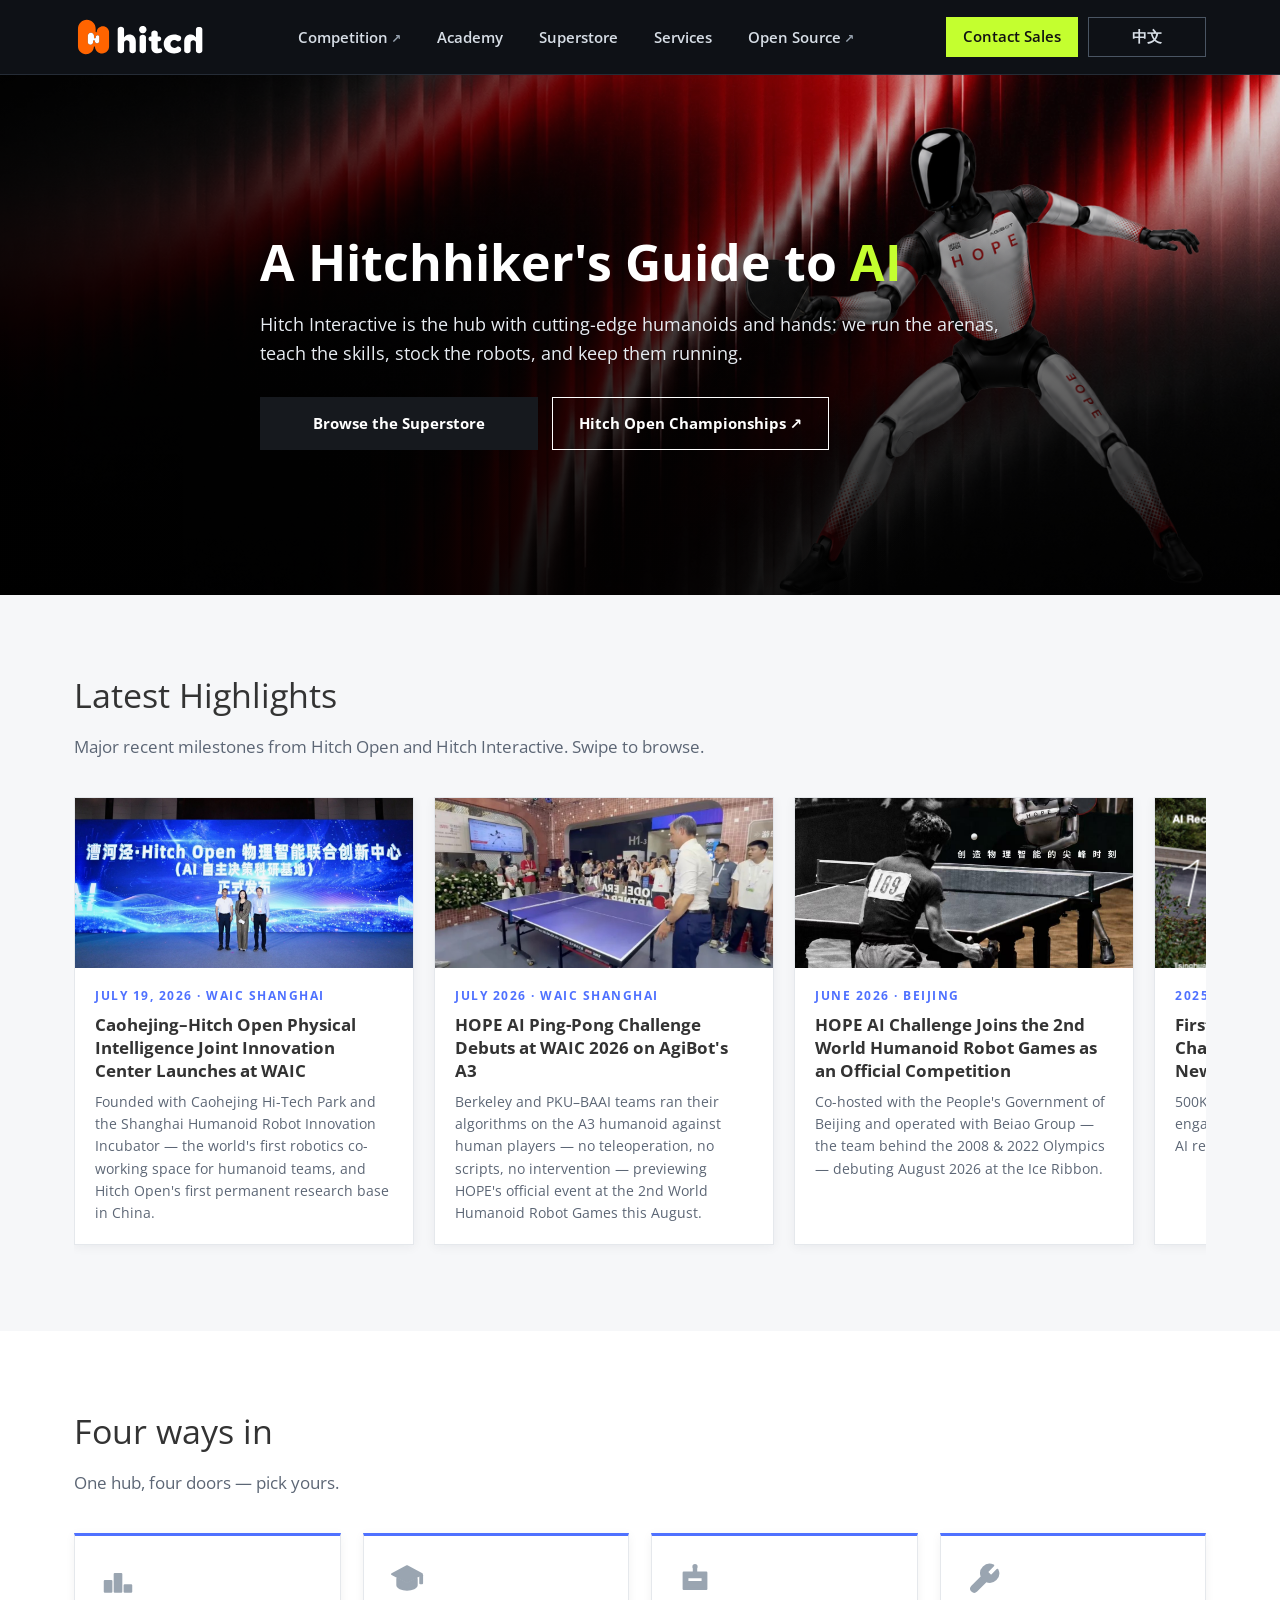
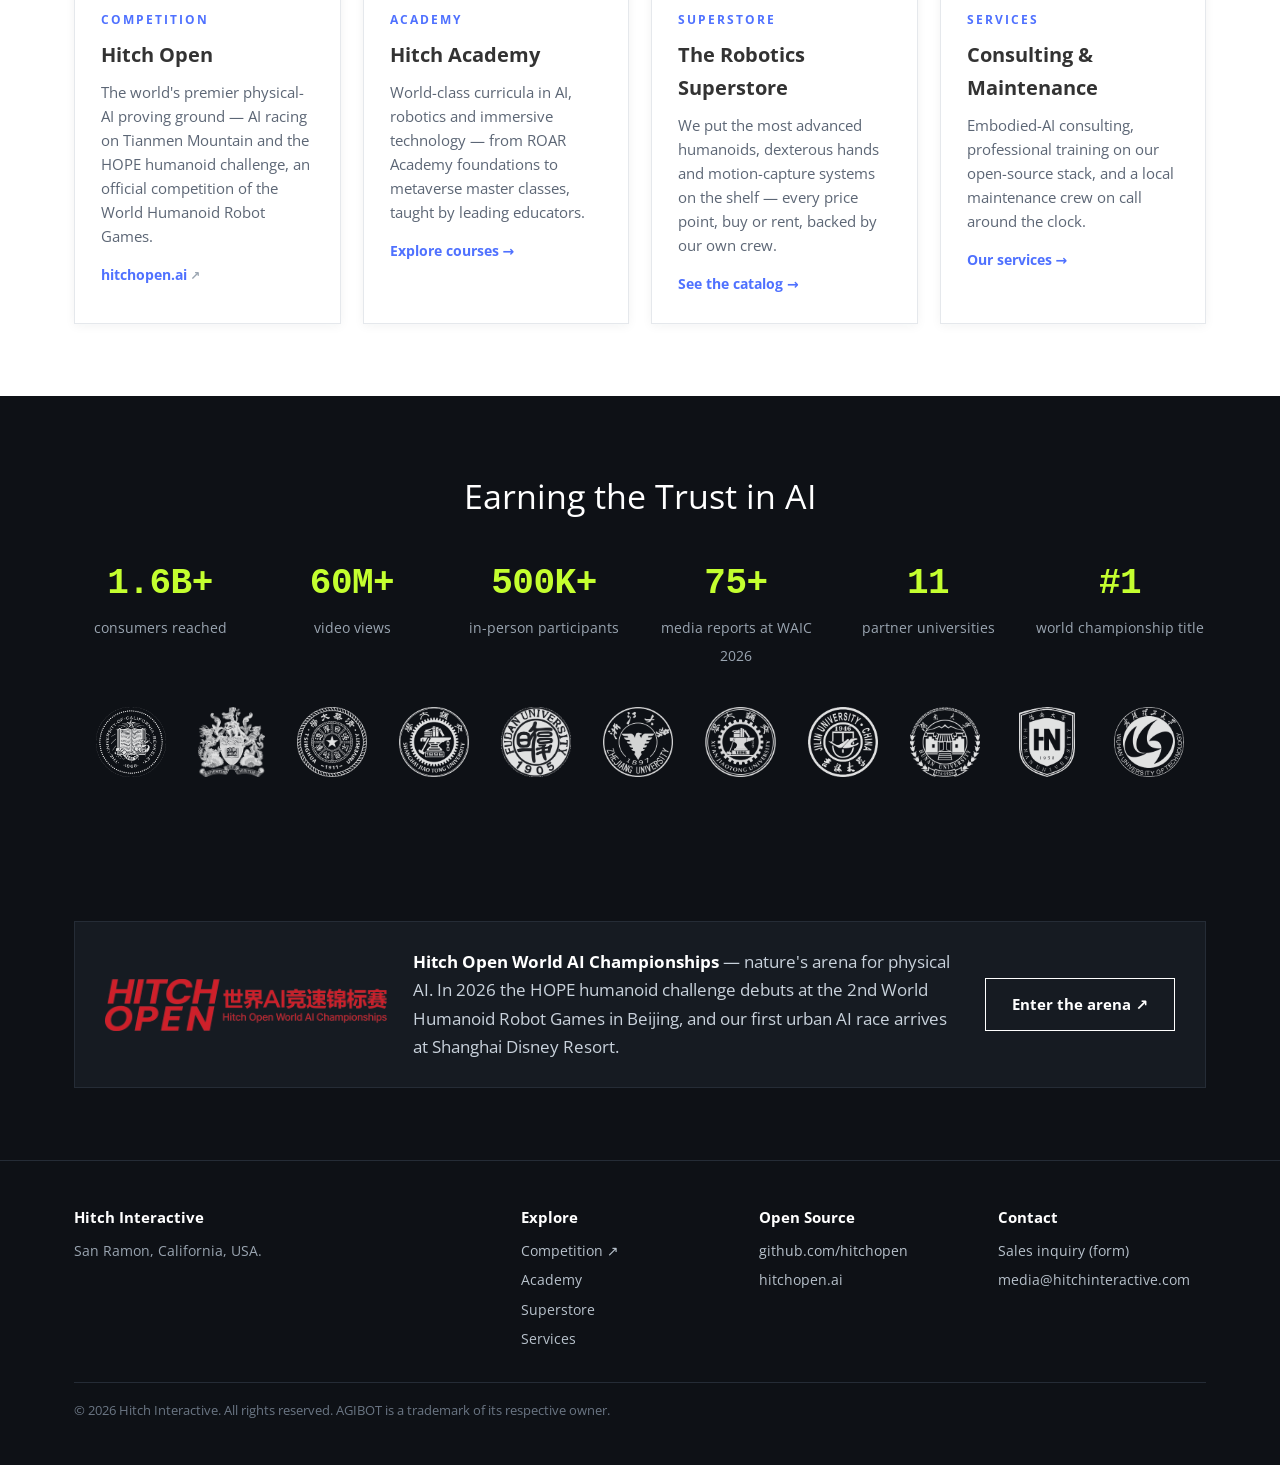
==== index.html @ 3ae16e06 "News: add HOPE x AgiBot A3 ping-pong demo at WAIC 2026 card Co-Authored-By: Claude Fable 5 <noreply@" ====
<!DOCTYPE html>
<html lang="en">
<head>
<meta charset="UTF-8">
<meta name="viewport" content="width=device-width, initial-scale=1">
<title>Hitch Interactive — A Hitchhiker's Guide to Embodied AI</title>
<meta name="description" content="Hitch Interactive — the Physical-AI hub: competitions, learning, the robotics superstore, and embodied-AI services.">
<link rel="stylesheet" href="assets/style.css">
<link rel="icon" href="assets/favicon.svg">
<script src="assets/i18n.js"></script>
<script src="assets/inquiry.js"></script>
</head>
<body>

<header>
  <div class="wrap nav">
    <a class="logo" href="index.html"><img src="assets/logo-mark-white.svg" alt="Hitch Interactive"></a>
    <nav><ul>
      <li><a class="ext" href="https://hitchopen.ai" target="_blank" rel="noopener" data-zh="赛事">Competition</a></li>
      <li><a href="learning.html" data-zh="学院">Academy</a></li>
      <li><a href="superstore.html" data-zh="机器人超市">Superstore</a></li>
      <li><a href="services.html" data-zh="服务">Services</a></li>
      <li><a class="ext" href="https://github.com/hitchopen" target="_blank" rel="noopener" data-zh="开源">Open Source</a></li>
    </ul></nav>
    <div class="actions">
      <a class="cta" href="#" onclick="return openInquiry('general')" data-zh="联系销售">Contact Sales</a>
      <button id="langToggle" class="langbtn" onclick="toggleLang()">中文</button>
    </div>
  </div>
</header>

<div class="hero">
  <img class="bg" src="assets/hero-speed.jpg" alt="">
  <img class="fg" src="assets/hero-hopebot.png" alt="HOPE humanoid robot playing table tennis">
  <div class="wrap">
    <h1 data-zh="<span class='r'>AI</span> 的银河系漫游指南">A Hitchhiker's Guide to <span class="r">AI</span></h1>
    <p class="sub" data-zh="Hitch Interactive 是汇聚尖端人形机器人与灵巧手的枢纽：我们举办竞技场、传授技能、供应机器人，并让它们持续可靠地运行。">Hitch Interactive is the hub with cutting-edge humanoids and hands: we run the arenas,
    teach the skills, stock the robots, and keep them running.</p>
    <div class="btns">
      <a class="btn primary" href="superstore.html" data-zh="进入机器人超市">Browse the Superstore</a>
      <a class="btn ghost" href="https://hitchopen.ai" target="_blank" rel="noopener" data-zh="Hitch Open 世界AI锦标赛 ↗">Hitch Open Championships ↗</a>
    </div>
  </div>
</div>

<section class="band-cream">
  <div class="wrap news-wrap">
    <h2 data-zh="公司要闻">Latest Highlights</h2>
    <p class="lead" data-zh="来自 Hitch Open 世界AI锦标赛与 Hitch Interactive 的重大动态。左右滑动查看。">Major recent milestones from Hitch Open and Hitch Interactive. Swipe to browse.</p>
    <div class="news-track" id="newsTrack">
      <article class="news-card">
        <img src="assets/photo-caohejing.jpg" alt="Caohejing–Hitch Open Physical Intelligence Joint Innovation Center launch at WAIC 2026">
        <div class="body">
          <div class="date" data-zh="2026年7月19日 · WAIC 上海">July 19, 2026 · WAIC Shanghai</div>
          <h3 data-zh="漕河泾开发区—Hitch Open 物理智能联合创新中心正式发布">Caohejing–Hitch Open Physical Intelligence Joint Innovation Center Launches at WAIC</h3>
          <p data-zh="漕河泾开发区、上海市人形机器人创新孵化器与 Hitch Open 三方共建 AI 自主决策科研基地——全球首个面向人形机器人团队的创新协作空间，也是 Hitch Open 在中国设立的首个常设科研空间。">Founded with Caohejing Hi-Tech Park and the Shanghai Humanoid Robot Innovation Incubator — the world's first robotics co-working space for humanoid teams, and Hitch Open's first permanent research base in China.</p>
          <a href="https://hitchopen.ai" target="_blank" rel="noopener" data-zh="阅读全文 ↗">Read more ↗</a>
        </div>
      </article>
      <article class="news-card">
        <img src="assets/photo-hope-waic.jpg" alt="HOPE AI ping-pong human vs robot demo at WAIC 2026">
        <div class="body">
          <div class="date" data-zh="2026年7月 · WAIC 上海">July 2026 · WAIC Shanghai</div>
          <h3 data-zh="HOPE AI 自主决策乒乓挑战赛携智元远征 A3 亮相 WAIC 2026">HOPE AI Ping-Pong Challenge Debuts at WAIC 2026 on AgiBot's A3</h3>
          <p data-zh="伯克利战队与北大—智源联合战队同台，在远征 A3 人形机器人上与人类选手无遥控、无脚本、无干预实时对抗；8月 HOPE 将作为正式项目登陆第二届世界人形机器人运动会。">Berkeley and PKU–BAAI teams ran their algorithms on the A3 humanoid against human players — no teleoperation, no scripts, no intervention — previewing HOPE's official event at the 2nd World Humanoid Robot Games this August.</p>
          <a href="https://hitchopen.ai" target="_blank" rel="noopener" data-zh="阅读全文 ↗">Read more ↗</a>
        </div>
      </article>
      <article class="news-card">
        <img src="assets/photo-hope.jpg" alt="HOPE AI Challenge">
        <div class="body">
          <div class="date" data-zh="2026年6月 · 北京">June 2026 · Beijing</div>
          <h3 data-zh="HOPE 乒乓具身智能挑战赛入选第二届世界人形机器人运动会正式比赛项目">HOPE AI Challenge Joins the 2nd World Humanoid Robot Games as an Official Competition</h3>
          <p data-zh="由北京市人民政府等联合主办、北奥集团（2008 与 2022 奥运会运营团队）联合运营，2026年8月在国家速滑馆「冰丝带」开赛。">Co-hosted with the People's Government of Beijing and operated with Beiao Group — the team behind the 2008 &amp; 2022 Olympics — debuting August 2026 at the Ice Ribbon.</p>
          <a href="https://hitchopen.ai" target="_blank" rel="noopener" data-zh="阅读全文 ↗">Read more ↗</a>
        </div>
      </article>
      <article class="news-card">
        <img src="assets/photo-record.png" alt="Tianmen Mountain AI record">
        <div class="body">
          <div class="date" data-zh="2025 · 张家界天门山">2025 · Tianmen Mountain</div>
          <h3 data-zh="首届 Hitch Open 世界AI锦标赛：10亿+ 触达，AI 车队刷新天门山纪录">First Hitch Open World AI Championships: 1B+ Reach and a New AI Record on the 99 Bends</h3>
          <p data-zh="50万+ 现场观众、8.46M+ 社交互动；清华大学极限竞速战队以 16'10"838 创造 AI 纪录。">500K+ on-site spectators, 8.46M+ social engagement; Tsinghua's racing team set the AI record at 16'10"838.</p>
          <a href="https://hitchopen.ai" target="_blank" rel="noopener" data-zh="阅读全文 ↗">Read more ↗</a>
        </div>
      </article>
      <article class="news-card">
        <img src="assets/photo-ces.jpg" alt="CES 2025 Indy Autonomous Challenge">
        <div class="body">
          <div class="date" data-zh="2025年1月 · 拉斯维加斯 CES">Jan 2025 · CES Las Vegas</div>
          <h3 data-zh="伯克利 ROAR 战队夺得印地自动驾驶挑战赛全球总冠军">Berkeley ROAR Wins the Indy Autonomous Challenge World Title</h3>
          <p data-zh="由联合创始人 Dr. Allen Yang 领衔的加州伯克利 ROAR 战队在 CES 2025 头对头对决中问鼎全球第一。">Led by co-founder Dr. Allen Yang, the UC Berkeley ROAR team took the No. 1 title in head-to-head autonomous racing at CES 2025.</p>
          <a href="https://hitchopen.ai" target="_blank" rel="noopener" data-zh="阅读全文 ↗">Read more ↗</a>
        </div>
      </article>
    </div>
  </div>
</section>

<section>
  <div class="wrap">
    <h2 data-zh="四条通道，一个枢纽">Four ways in</h2>
    <p class="lead" data-zh="一个具身智能枢纽，四扇门——选择你的入口。">One hub, four doors — pick yours.</p>
    <div class="grid g4">
      <div class="card tint tint-blue">
        <div class="icon"><svg viewBox="0 0 24 24" fill="currentColor" stroke="currentColor" stroke-width="1.5" stroke-linejoin="round" stroke-linecap="round" aria-hidden="true"><path d="M9.7 8.5h4.6V21H9.7z M2.7 13.4h4.6V21H2.7z M16.7 16.4h4.6V21h-4.6z"/></svg></div>
        <div class="tag" data-zh="赛事">Competition</div>
        <h3>Hitch Open</h3>
        <p data-zh="全球顶级物理智能竞技场——天门山 AI 竞速与 HOPE 人形机器人挑战赛（世界人形机器人运动会正式项目）。">The world's premier physical-AI proving ground — AI racing on Tianmen Mountain and the
        HOPE humanoid challenge, an official competition of the World Humanoid Robot Games.</p>
        <a class="go ext" href="https://hitchopen.ai" target="_blank" rel="noopener">hitchopen.ai</a>
      </div>
      <div class="card tint tint-lime">
        <div class="icon"><svg viewBox="0 0 24 24" fill="currentColor" stroke="currentColor" stroke-width="1.5" stroke-linejoin="round" stroke-linecap="round" aria-hidden="true"><path d="M12 3L1.5 8.6 12 14.2l10.5-5.6z"/><path d="M5.2 11.8v4.4c0 1.8 3 3.3 6.8 3.3s6.8-1.5 6.8-3.3v-4.4L12 15.4z"/><path d="M21.4 9.4h1.2v5.6h-1.2z"/></svg></div>
        <div class="tag" data-zh="学院">Academy</div>
        <h3>Hitch Academy</h3>
        <p data-zh="AI、机器人与沉浸式技术的世界级课程——从 ROAR Academy 基础课到元宇宙大师课，由一流教育者执教。">World-class curricula in AI, robotics and immersive technology — from ROAR Academy
        foundations to metaverse master classes, taught by leading educators.</p>
        <a class="go" href="learning.html" data-zh="浏览课程 →">Explore courses →</a>
      </div>
      <div class="card tint tint-orange">
        <div class="icon"><svg viewBox="0 0 24 24" fill="currentColor" stroke="currentColor" stroke-width="1.5" stroke-linejoin="round" stroke-linecap="round" aria-hidden="true"><path fill-rule="evenodd" d="M4 7.5h16V19H4zM6.6 10.8h10.8v3.4H6.6z"/><path d="M11.2 4h1.6v3.5h-1.6z"/><circle cx="12" cy="3.2" r="1.1"/></svg></div>
        <div class="tag" data-zh="机器人超市">Superstore</div>
        <h3 data-zh="机器人超市">The Robotics Superstore</h3>
        <p data-zh="我们把最尖端的人形机器人、灵巧手与动作捕捉系统摆上货架——覆盖各价位，可买可租，由我们自己的团队保驾护航。">We put the most advanced humanoids, dexterous hands and motion-capture systems on the
        shelf — every price point, buy or rent, backed by our own crew.</p>
        <a class="go" href="superstore.html" data-zh="查看产品目录 →">See the catalog →</a>
      </div>
      <div class="card tint tint-green">
        <div class="icon"><svg viewBox="0 0 24 24" fill="currentColor" stroke="currentColor" stroke-width="1.5" stroke-linejoin="round" stroke-linecap="round" aria-hidden="true"><path d="M14.7 6.3a1 1 0 0 0 0 1.4l1.6 1.6a1 1 0 0 0 1.4 0l3.77-3.77a6 6 0 0 1-7.94 7.94l-6.91 6.91a2.12 2.12 0 0 1-3-3l6.91-6.91a6 6 0 0 1 7.94-7.94l-3.76 3.76z"/></svg></div>
        <div class="tag" data-zh="服务">Services</div>
        <h3 data-zh="咨询与维保">Consulting &amp; Maintenance</h3>
        <p data-zh="具身智能咨询、基于我们开源技术栈的专业培训，以及全天候待命的本地维保团队。">Embodied-AI consulting, professional training on our open-source stack, and a local
        maintenance crew on call around the clock.</p>
        <a class="go" href="services.html" data-zh="了解服务 →">Our services →</a>
      </div>
    </div>
  </div>
</section>

<section class="band-sky">
  <div class="wrap">
    <h2 data-zh="赢得对 AI 的信任">Earning the Trust in AI</h2>
    <div class="stats s6" style="margin-top:30px">
      <div class="stat"><b>1.6B+</b><span data-zh="触达消费者">consumers reached</span></div>
      <div class="stat"><b>60M+</b><span data-zh="视频播放量">video views</span></div>
      <div class="stat"><b>500K+</b><span data-zh="现场参与者">in-person participants</span></div>
      <div class="stat"><b>75+</b><span data-zh="WAIC 2026 媒体报道">media reports at WAIC 2026</span></div>
      <div class="stat"><b>11</b><span data-zh="合作高校">partner universities</span></div>
      <div class="stat"><b>#1</b><span data-zh="世界冠军头衔">world championship title</span></div>
    </div>
    <div class="uniband" style="margin-top:38px">
      <img src="assets/universities/white/ucberkeley.png" alt="UC Berkeley">
      <img src="assets/universities/white/hku.png" alt="The University of Hong Kong">
      <img src="assets/universities/white/tsinghua.png" alt="Tsinghua University">
      <img src="assets/universities/white/sjtu.png" alt="Shanghai Jiao Tong University">
      <img src="assets/universities/white/fudan.png" alt="Fudan University">
      <img src="assets/universities/white/zhejiang.png" alt="Zhejiang University">
      <img src="assets/universities/white/xjtu.png" alt="Xi'an Jiaotong University">
      <img src="assets/universities/white/jilin.png" alt="Jilin University">
      <img src="assets/universities/white/hunan.png" alt="Hunan University">
      <img src="assets/universities/white/hainan.png" alt="Hainan University">
      <img src="assets/universities/white/wut.png" alt="Wuhan University of Technology">
    </div>
  </div>
</section>

<section class="band-black">
  <div class="wrap">
    <div class="strip">
      <img src="assets/hitchopen.png" alt="Hitch Open World AI Championships">
      <p data-zh="<b>Hitch Open 世界AI锦标赛</b>——大自然的物理智能竞技场。2026年，HOPE 人形机器人挑战赛将亮相北京第二届世界人形机器人运动会，全球首场城市 AI 竞速赛也将登陆上海迪士尼度假区。"><b>Hitch Open World AI Championships</b> — nature's arena for physical AI.
      In 2026 the HOPE humanoid challenge debuts at the 2nd World Humanoid Robot Games in Beijing,
      and our first urban AI race arrives at Shanghai Disney Resort.</p>
      <a class="btn ghost" href="https://hitchopen.ai" target="_blank" rel="noopener" data-zh="进入竞技场 ↗">Enter the arena ↗</a>
    </div>
  </div>
</section>

<footer>
  <div class="wrap">
    <div class="cols">
      <div>
        <h4>Hitch Interactive</h4>
        <p style="max-width:320px" data-zh="美国加州圣拉蒙">San Ramon, California, USA.</p>
      </div>
      <div>
        <h4 data-zh="探索">Explore</h4>
        <a href="https://hitchopen.ai" target="_blank" rel="noopener" data-zh="赛事 ↗">Competition ↗</a>
        <a href="learning.html" data-zh="学院">Academy</a>
        <a href="superstore.html" data-zh="机器人超市">Superstore</a>
        <a href="services.html" data-zh="服务">Services</a>
      </div>
      <div>
        <h4 data-zh="开源">Open Source</h4>
        <a href="https://github.com/hitchopen" target="_blank" rel="noopener">github.com/hitchopen</a>
        <a href="https://hitchopen.ai" target="_blank" rel="noopener">hitchopen.ai</a>
      </div>
      <div>
        <h4 data-zh="联系我们">Contact</h4>
        <a href="#" onclick="return openInquiry('general')" data-zh="销售咨询（表单）">Sales inquiry (form)</a>
        <a href="mailto:media@hitchinteractive.com">media@hitchinteractive.com</a>
      </div>
    </div>
    <div class="fineprint" data-zh="© 2026 Hitch Interactive。保留所有权利。AGIBOT 为其各自所有者之商标。">© 2026 Hitch Interactive. All rights reserved. AGIBOT is a trademark of its respective owner.</div>
  </div>
</footer>

</body>
</html>
---- assets/style.css ----
@import url('https://fonts.googleapis.com/css2?family=Open+Sans:wght@400;600;700;800&display=swap');
/* Hitch Interactive — visual v2 "carbon & signal"
   Light content sections; carbon-black hero/stats/footer; lime #C4FF2F as
   signal accent (dark surfaces only); blue-violet #4F71FF as primary.
   NOTE: legacy var names --red/--gold now point at the blue primary so every
   page inherits the rebrand without markup changes. */
:root{
  --bg:#FFFFFF; --alt:#F6F7F9; --ink:#333333; --muted:#5C6675; --faint:#9AA5B1;
  --red:#4F71FF; --red-dk:#3A5AE8; --line:#E5E8EC; --card:#FFFFFF; --gold:#4F71FF;
  --carbon:#0E1116; --carbon-2:#161B22; --carbon-line:#252C36;
  --lime:#C4FF2F;
  --hi-cream:#FFFCF7; --hi-lime:#C4FF2F; --hi-green:#00C566; --hi-blue:#4F71FF;
  --hi-orange:#FF6400; --hi-sky:#D1ECFF; --btn-dark:#16191E;
}
*{margin:0;padding:0;box-sizing:border-box}
html{scroll-behavior:smooth}
body{font-family:'Open Sans','Segoe UI',system-ui,Arial,sans-serif;background:var(--bg);color:var(--ink);line-height:1.65;font-size:17px}
a{color:var(--red);text-decoration:none}
a:hover{color:var(--red-dk)}
img{max-width:100%;display:block}
.wrap{max-width:1180px;margin:0 auto;padding:0 24px}

/* nav — carbon, static (scrolls away with the page), fuses with the hero */
header{background:var(--carbon);border-bottom:1px solid var(--carbon-line)}
.nav{display:grid;grid-template-columns:auto 1fr auto;align-items:center;height:74px;gap:8px}
.nav > nav{justify-self:center}
.nav .logo{justify-self:start}
.nav .logo img{height:44px}
.nav ul{display:flex;gap:4px;list-style:none;align-items:center}
.nav ul a{display:block;padding:10px 16px;border-radius:0;color:#D7DEE6;font-weight:600;font-size:15px}
.nav ul a:hover{background:var(--carbon-2);color:#fff}
.nav ul a.active{color:var(--lime)}
.nav .actions{justify-self:end;display:flex;gap:10px;align-items:center}
.nav .actions .cta,.nav .actions .langbtn{display:inline-block;box-sizing:border-box;min-width:118px;text-align:center;padding:8.5px 16px;border:1.5px solid transparent;border-radius:0;font-weight:600;font-size:15px;line-height:1.45;cursor:pointer;font-family:inherit;margin:0}
.nav .actions .cta{background:var(--lime);border-color:var(--lime);color:#111}
.nav .actions .cta:hover{background:#fff;border-color:#fff;color:#111}
.nav .actions .langbtn{background:none;border-color:#4A5563;color:#D7DEE6}
.nav .actions .langbtn:hover{background:#fff;border-color:#fff;color:#111}
.ext:after{content:" ↗";font-size:12px;color:var(--faint)}

/* hero (photo with dark overlay, white text — like the site's video hero) */
.hero{position:relative;min-height:520px;display:flex;align-items:center;overflow:hidden;background:var(--carbon)}
.hero img.bg{position:absolute;inset:0;width:100%;height:100%;object-fit:cover;opacity:.85}
.hero:before{content:"";position:absolute;inset:0;z-index:2;background:linear-gradient(90deg,rgba(0,0,0,.88) 0%,rgba(0,0,0,.5) 42%,rgba(0,0,0,0) 78%),linear-gradient(0deg,rgba(0,0,0,.85) 0%,rgba(0,0,0,.55) 50%,rgba(0,0,0,0) 92%)}
.hero img.fg{position:absolute;right:6%;bottom:0;height:90%;width:auto;z-index:1}
.hero .wrap{position:relative;z-index:3;padding-top:70px;padding-bottom:70px}
@media(max-width:900px){.hero img.fg{right:-6%;height:62%;opacity:.5}}
.hero .kicker{color:var(--lime)}
.hero h1{color:#fff}
.hero .sub{color:#E7ECF2}
.kicker{color:var(--red);font-weight:700;letter-spacing:3px;font-size:13px;text-transform:uppercase}
h1{font-size:50px;font-weight:700;line-height:1.15;color:var(--ink);margin:14px 0 18px;max-width:850px}
h1 .r{color:var(--lime)}
.sub{font-size:18px;color:var(--muted);max-width:760px}
.btns{margin-top:28px;display:inline-grid;grid-auto-flow:column;grid-auto-columns:1fr;gap:14px}
.btn{display:inline-block;padding:13px 26px;border-radius:0;font-weight:700;font-size:15px;border:1.5px solid transparent;text-align:center;white-space:nowrap}
.btn.primary{background:var(--btn-dark);color:#fff}
.btn.primary:hover{background:var(--red);color:#fff}
.btn.ghost{border:1.5px solid #fff;color:#fff}
.btn.ghost:hover{background:#fff;color:var(--ink)}
section .btn.ghost,section.alt .btn.ghost{border-color:var(--red);color:var(--red)}
section .btn.ghost:hover,section.alt .btn.ghost:hover{background:var(--red);color:#fff}

/* sections */
section{padding:72px 0}
section.alt{background:var(--alt)}
h2{font-size:34px;font-weight:400;color:var(--ink);margin-bottom:10px}
h3{color:var(--ink)}
.lead{color:var(--muted);max-width:820px;margin-bottom:36px;font-size:17px}
.grid{display:grid;gap:22px}
.g4{grid-template-columns:repeat(4,1fr)}
.g3{grid-template-columns:repeat(3,1fr)}
.g2{grid-template-columns:repeat(2,1fr)}
.card{background:var(--card);border:1px solid var(--line);border-radius:0;padding:26px;box-shadow:0 2px 10px rgba(20,30,45,.05)}
.card .tag{color:var(--red);font-size:12px;font-weight:700;letter-spacing:2px;text-transform:uppercase}
.card h3{font-size:20px;margin:8px 0 10px}
.card p{color:var(--muted);font-size:14.5px}
.card .go{display:inline-block;margin-top:14px;font-weight:700;font-size:14px}
.icon{margin-bottom:14px;color:#9AA5B1}
.icon svg{width:34px;height:34px;display:block}

/* stats */
.stats{display:grid;grid-template-columns:repeat(4,1fr);gap:20px;text-align:center}
.stats.s5{grid-template-columns:repeat(5,1fr)}
.stats.s6{grid-template-columns:repeat(6,1fr)}
.stat b{display:block;font-size:36px;color:var(--red);font-family:ui-monospace,'SF Mono',Menlo,Consolas,monospace;letter-spacing:-.5px}
.stat span{color:var(--muted);font-size:13.5px}

/* catalog */
.prod{display:flex;flex-direction:column}
.prod .ph{height:150px;border-radius:0;background:linear-gradient(135deg,#EEF1F5,#E4E9F0);display:flex;align-items:center;justify-content:center;font-size:44px;margin-bottom:16px}
.prod .series{color:var(--gold);font-size:12px;font-weight:700;letter-spacing:1.5px}
.prod ul{list-style:none;margin:10px 0 14px;color:var(--muted);font-size:13.5px}
.prod ul li:before{content:"— ";color:var(--red)}
.prod .mail{margin-top:auto;text-align:center;background:var(--btn-dark);color:#fff;border:none;cursor:pointer;border-radius:0;padding:11px;font-weight:700;font-size:14px;font-family:inherit}
.prod .mail:hover{background:var(--red);color:#fff}

/* course */
.course{border-left:3px solid var(--red);padding-left:18px;margin-bottom:26px}
.course .meta{color:var(--faint);font-size:13px}
details{margin-top:8px;color:var(--muted);font-size:14px}
summary{cursor:pointer;color:var(--red);font-weight:600}
details ol{margin:10px 0 0 22px}

/* banner strip */
.strip{background:var(--alt);border:1px solid var(--line);border-radius:0;padding:26px 30px;display:flex;align-items:center;gap:26px;flex-wrap:wrap}
section.alt .strip{background:#fff}
.strip img{height:52px}
.strip p{color:var(--muted);flex:1;min-width:260px}
.strip b{color:var(--ink)}

/* footer */
footer{border-top:1px solid var(--carbon-line);padding:44px 0;color:#9AA5B1;font-size:14px;background:var(--carbon)}
footer .cols{display:grid;grid-template-columns:2fr 1fr 1fr 1fr;gap:30px;margin-bottom:26px}
footer h4{color:#fff;margin-bottom:10px;font-size:15px}
footer a{display:block;color:#B8C2CC;margin-bottom:6px}
footer a:hover{color:var(--lime)}
.fineprint{border-top:1px solid var(--carbon-line);padding-top:18px;font-size:12.5px;color:#6B7684}

/* language toggle */

/* news carousel */
.news-wrap{position:relative}
.news-track{display:flex;gap:20px;overflow-x:auto;scroll-snap-type:x mandatory;padding-bottom:14px;-webkit-overflow-scrolling:touch;scrollbar-width:thin;scrollbar-color:var(--line) transparent}
.news-card{scroll-snap-align:start;flex:0 0 340px;background:#fff;border:1px solid var(--line);border-radius:0;overflow:hidden;display:flex;flex-direction:column;box-shadow:0 2px 10px rgba(20,30,45,.06)}
.news-card img{height:170px;width:100%;object-fit:cover}
.news-card .ph{height:170px;display:flex;align-items:center;justify-content:center;font-size:46px;background:linear-gradient(135deg,#EEF1F5,#E4E9F0)}
.news-card .body{padding:18px 20px 20px;display:flex;flex-direction:column;flex:1}
.news-card .date{color:var(--gold);font-size:12px;font-weight:700;letter-spacing:1.5px;text-transform:uppercase}
.news-card h3{font-size:17px;margin:8px 0 8px;line-height:1.35}
.news-card p{color:var(--muted);font-size:13.5px;flex:1}
.news-card a{margin-top:12px;font-weight:700;font-size:13.5px;display:none}
.news-nav{position:absolute;top:-58px;right:0;display:flex;gap:8px}
.news-nav button{width:40px;height:40px;border-radius:0;border:1.5px solid var(--red);background:none;color:var(--red);font-size:18px;cursor:pointer}
.news-nav button:hover{background:var(--red);color:#fff}

@media(max-width:900px){
  .g4,.g3,.stats,.stats.s5,.stats.s6,footer .cols{grid-template-columns:repeat(2,1fr)}
  h1{font-size:36px}
  .nav{display:flex;flex-wrap:wrap;height:auto;padding:10px 0;gap:6px;justify-content:space-between}
  .nav ul{flex-wrap:wrap}
  .nav ul a{padding:8px 10px;font-size:13.5px}
}
@media(max-width:600px){
  .g4,.g3,.g2,.stats,.stats.s5,.stats.s6,footer .cols{grid-template-columns:1fr}
  .btns{grid-auto-flow:row;width:100%}
  .btn{white-space:normal}
  .nav{justify-content:center}
  .nav ul{justify-content:center}
  .nav .actions{width:100%;justify-content:center}
  .news-card{flex-basis:82vw}
}

/* product stock images */
.prod img.shot{height:170px;width:100%;object-fit:cover;object-position:center;border-radius:0;margin-bottom:16px;background:#F1F3F6;border:1px solid var(--line)}

/* inquiry modal */
.inq-overlay{display:none;position:fixed;inset:0;background:rgba(20,28,40,.55);z-index:100;align-items:center;justify-content:center;padding:20px}
.inq-box{background:#fff;border-radius:0;padding:30px;max-width:440px;width:100%;box-shadow:0 18px 60px rgba(10,18,30,.3)}
.inq-box h3{font-size:20px;color:var(--ink);margin-bottom:14px}
.inq-box input,.inq-box textarea{width:100%;border:1px solid var(--line);border-radius:0;padding:11px 13px;margin-bottom:11px;font:inherit;font-size:14.5px;color:var(--ink);background:#FBFCFD}
.inq-box input:focus,.inq-box textarea:focus{outline:none;border-color:var(--red)}
.inq-note{font-size:12px;color:var(--faint);margin:2px 0 12px}
.inq-actions{display:flex;gap:10px;justify-content:flex-end}
.inq-btn{border-radius:0;padding:11px 20px;font-weight:700;font-size:14.5px;cursor:pointer;border:none}
.inq-btn.primary{background:var(--btn-dark);color:#fff}
.inq-btn.primary:hover{background:var(--red)}
.inq-btn.ghost{background:none;border:1.5px solid var(--line);color:var(--muted)}
.inq-prod{display:none}

/* partner university logo band */
.uniband{display:flex;flex-wrap:wrap;align-items:center;justify-content:center;gap:28px 32px}
.uniband img{height:70px;width:auto;opacity:.88}
@media(max-width:1100px){.uniband{gap:24px 30px}.uniband img{height:56px}}
@media(max-width:700px){.uniband{gap:20px 24px}.uniband img{height:46px}}

/* ===== section bands — v2: candy colors retired, carbon takes over =====
   band-cream: light gray content band (news).
   band-sky:   carbon "telemetry" band (trust stats) — lime numbers, white heads.
   band-lime/green/orange (subpage headers) + band-black (CTA): unified carbon. */
section.band-cream{background:var(--alt)}
section.band-sky,section.band-lime,section.band-green,section.band-blue,section.band-orange,section.band-black{background:var(--carbon)}
/* light text on carbon bands */
section.band-sky h1,section.band-lime h1,section.band-green h1,section.band-blue h1,section.band-orange h1,section.band-black h1,
section.band-sky h2,section.band-lime h2,section.band-green h2,section.band-blue h2,section.band-orange h2,section.band-black h2{color:#fff}
section.band-sky .lead,section.band-lime .lead,section.band-green .lead,section.band-blue .lead,section.band-orange .lead,section.band-black .lead{color:#B8C2CC}
section.band-sky .kicker,section.band-lime .kicker,section.band-green .kicker,section.band-blue .kicker,section.band-orange .kicker,section.band-black .kicker{color:var(--lime)}
section.band-cream .kicker{color:var(--red)}
/* trust band: lime telemetry numbers, white logos straight on carbon */
section.band-sky h2,section.band-sky .lead{text-align:center;margin-left:auto;margin-right:auto}
section.band-sky .stat b{color:var(--lime)}
section.band-sky .stat span{color:#9AA5B1}
/* carbon band strip + buttons */
section.band-black .strip{background:var(--carbon-2);border-color:var(--carbon-line)}
section.band-black .strip p{color:#C9D2DC}
section.band-black .strip b{color:#fff}
section.band-sky .btn.ghost,section.band-lime .btn.ghost,section.band-green .btn.ghost,section.band-orange .btn.ghost,section.band-black .btn.ghost{border-color:#fff;color:#fff}
section.band-sky .btn.ghost:hover,section.band-lime .btn.ghost:hover,section.band-green .btn.ghost:hover,section.band-orange .btn.ghost:hover,section.band-black .btn.ghost:hover{background:var(--lime);border-color:var(--lime);color:#111}
/* brand-coded cards (Four ways in): white card + brand hue as a thin top rule */
.card.tint{background:#fff;border:1px solid var(--line);border-top:3px solid var(--line);box-shadow:0 2px 10px rgba(20,30,45,.05)}
.card.tint .go{font-weight:700}
.card.tint-blue,.card.tint-orange,.card.tint-green,.card.tint-lime{border-top-color:var(--hi-blue)}
.card.tint .tag{color:var(--hi-blue)}

/* rover price rows */
.prod .price{font-weight:800;font-size:17px;color:var(--ink);margin:2px 0 4px}
.prod .price small{font-weight:600;color:var(--muted);font-size:12.5px}
.usbadge{display:inline-block;background:#EAF4FF;color:#1B4E8A;border:1px solid #BBD8F5;border-radius:0;font-size:12px;font-weight:700;padding:3px 9px;margin-bottom:8px}
.prod .ext-link{font-size:13px;font-weight:700;margin-bottom:10px;display:inline-block}
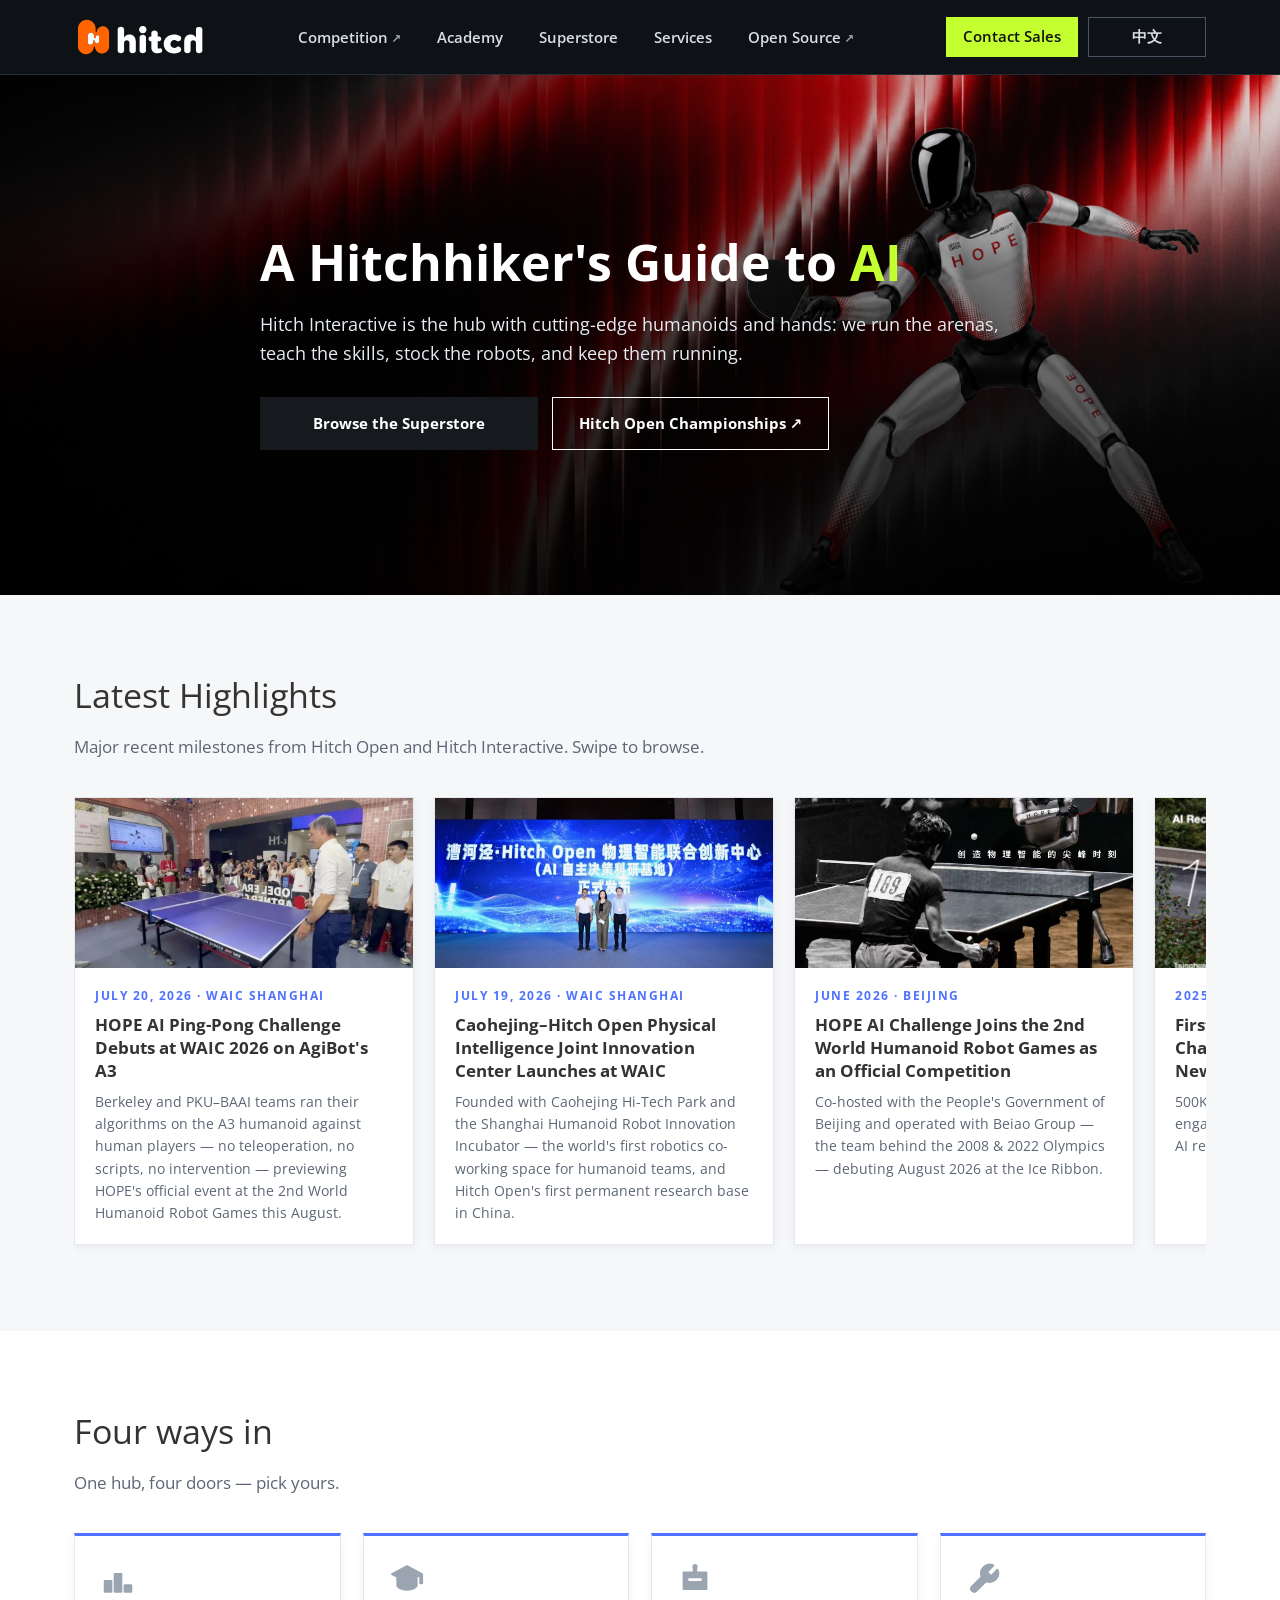
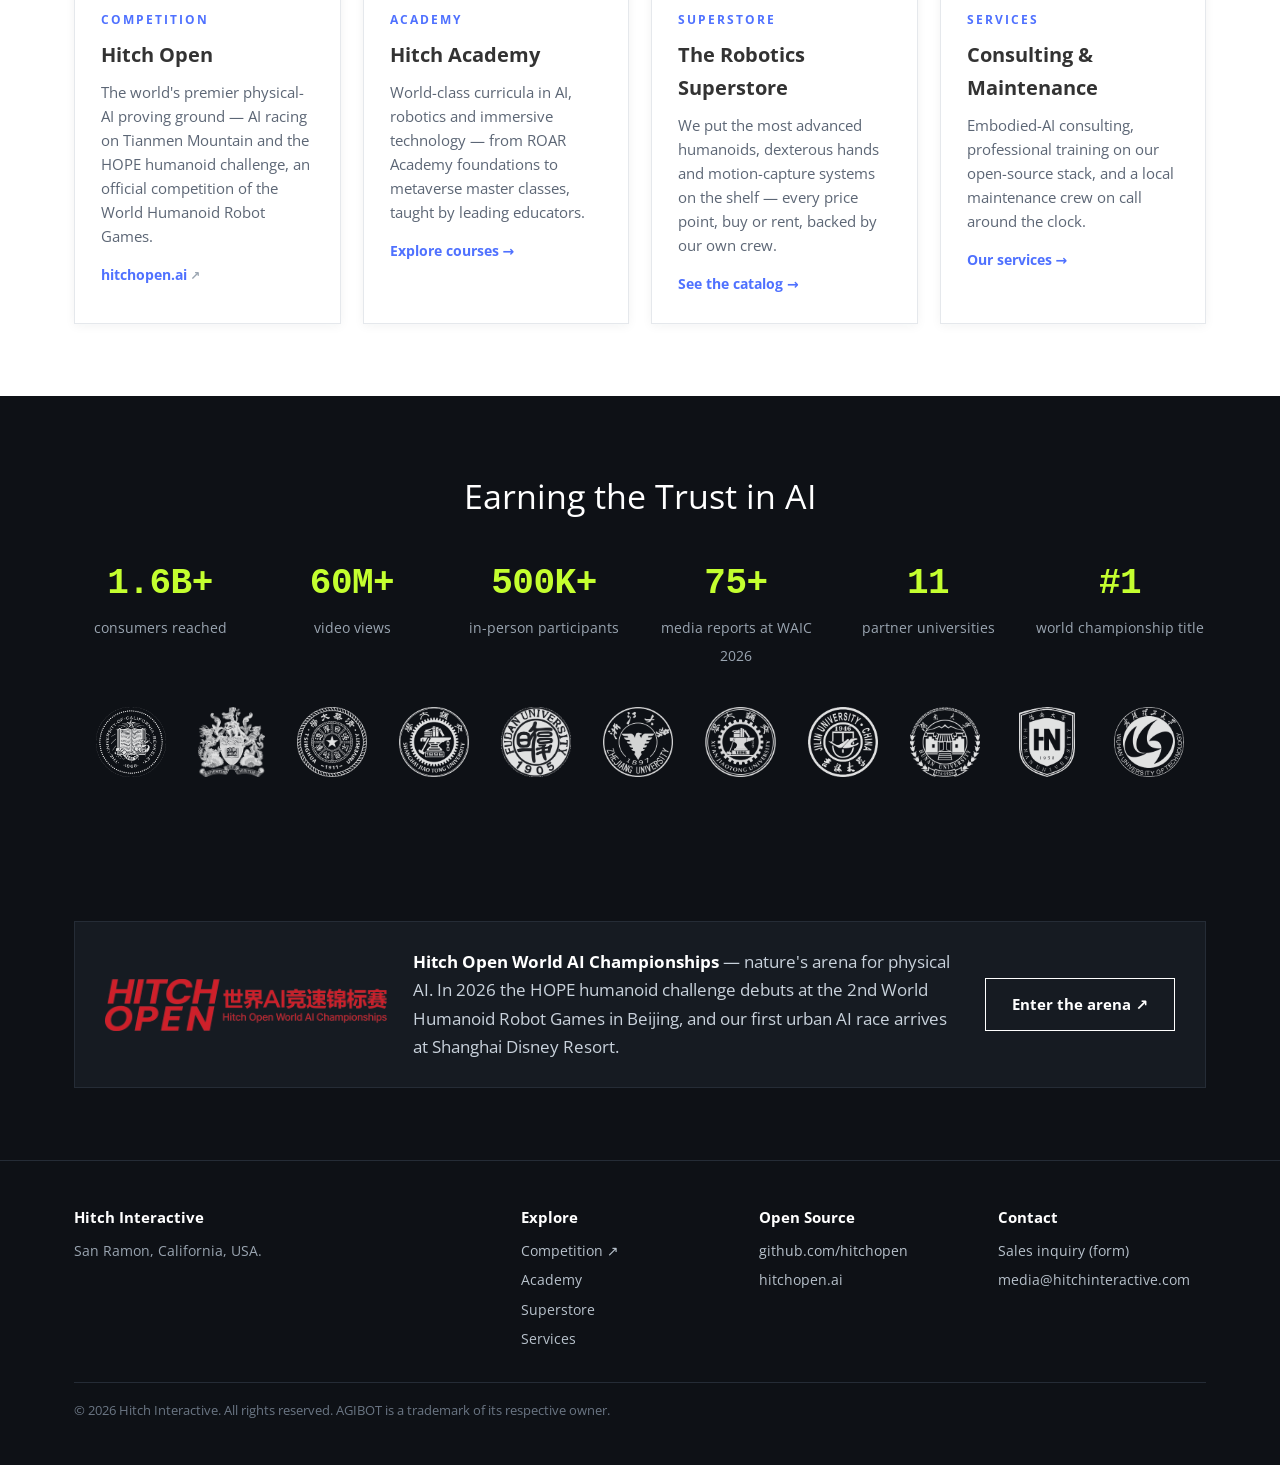
==== commit 12ebb9e0: "News: HOPE WAIC card first, dated July 20 Co-Authored-By: Claude Fable 5 <noreply@anthropic.com> Cla" ====
--- a/index.html
+++ b/index.html
@@ -49,20 +49,20 @@
     <p class="lead" data-zh="来自 Hitch Open 世界AI锦标赛与 Hitch Interactive 的重大动态。左右滑动查看。">Major recent milestones from Hitch Open and Hitch Interactive. Swipe to browse.</p>
     <div class="news-track" id="newsTrack">
       <article class="news-card">
+        <img src="assets/photo-hope-waic.jpg" alt="HOPE AI ping-pong human vs robot demo at WAIC 2026">
+        <div class="body">
+          <div class="date" data-zh="2026年7月20日 · WAIC 上海">July 20, 2026 · WAIC Shanghai</div>
+          <h3 data-zh="HOPE AI 自主决策乒乓挑战赛携智元远征 A3 亮相 WAIC 2026">HOPE AI Ping-Pong Challenge Debuts at WAIC 2026 on AgiBot's A3</h3>
+          <p data-zh="伯克利战队与北大—智源联合战队同台，在远征 A3 人形机器人上与人类选手无遥控、无脚本、无干预实时对抗；8月 HOPE 将作为正式项目登陆第二届世界人形机器人运动会。">Berkeley and PKU–BAAI teams ran their algorithms on the A3 humanoid against human players — no teleoperation, no scripts, no intervention — previewing HOPE's official event at the 2nd World Humanoid Robot Games this August.</p>
+          <a href="https://hitchopen.ai" target="_blank" rel="noopener" data-zh="阅读全文 ↗">Read more ↗</a>
+        </div>
+      </article>
+      <article class="news-card">
         <img src="assets/photo-caohejing.jpg" alt="Caohejing–Hitch Open Physical Intelligence Joint Innovation Center launch at WAIC 2026">
         <div class="body">
           <div class="date" data-zh="2026年7月19日 · WAIC 上海">July 19, 2026 · WAIC Shanghai</div>
           <h3 data-zh="漕河泾开发区—Hitch Open 物理智能联合创新中心正式发布">Caohejing–Hitch Open Physical Intelligence Joint Innovation Center Launches at WAIC</h3>
           <p data-zh="漕河泾开发区、上海市人形机器人创新孵化器与 Hitch Open 三方共建 AI 自主决策科研基地——全球首个面向人形机器人团队的创新协作空间，也是 Hitch Open 在中国设立的首个常设科研空间。">Founded with Caohejing Hi-Tech Park and the Shanghai Humanoid Robot Innovation Incubator — the world's first robotics co-working space for humanoid teams, and Hitch Open's first permanent research base in China.</p>
-          <a href="https://hitchopen.ai" target="_blank" rel="noopener" data-zh="阅读全文 ↗">Read more ↗</a>
-        </div>
-      </article>
-      <article class="news-card">
-        <img src="assets/photo-hope-waic.jpg" alt="HOPE AI ping-pong human vs robot demo at WAIC 2026">
-        <div class="body">
-          <div class="date" data-zh="2026年7月 · WAIC 上海">July 2026 · WAIC Shanghai</div>
-          <h3 data-zh="HOPE AI 自主决策乒乓挑战赛携智元远征 A3 亮相 WAIC 2026">HOPE AI Ping-Pong Challenge Debuts at WAIC 2026 on AgiBot's A3</h3>
-          <p data-zh="伯克利战队与北大—智源联合战队同台，在远征 A3 人形机器人上与人类选手无遥控、无脚本、无干预实时对抗；8月 HOPE 将作为正式项目登陆第二届世界人形机器人运动会。">Berkeley and PKU–BAAI teams ran their algorithms on the A3 humanoid against human players — no teleoperation, no scripts, no intervention — previewing HOPE's official event at the 2nd World Humanoid Robot Games this August.</p>
           <a href="https://hitchopen.ai" target="_blank" rel="noopener" data-zh="阅读全文 ↗">Read more ↗</a>
         </div>
       </article>
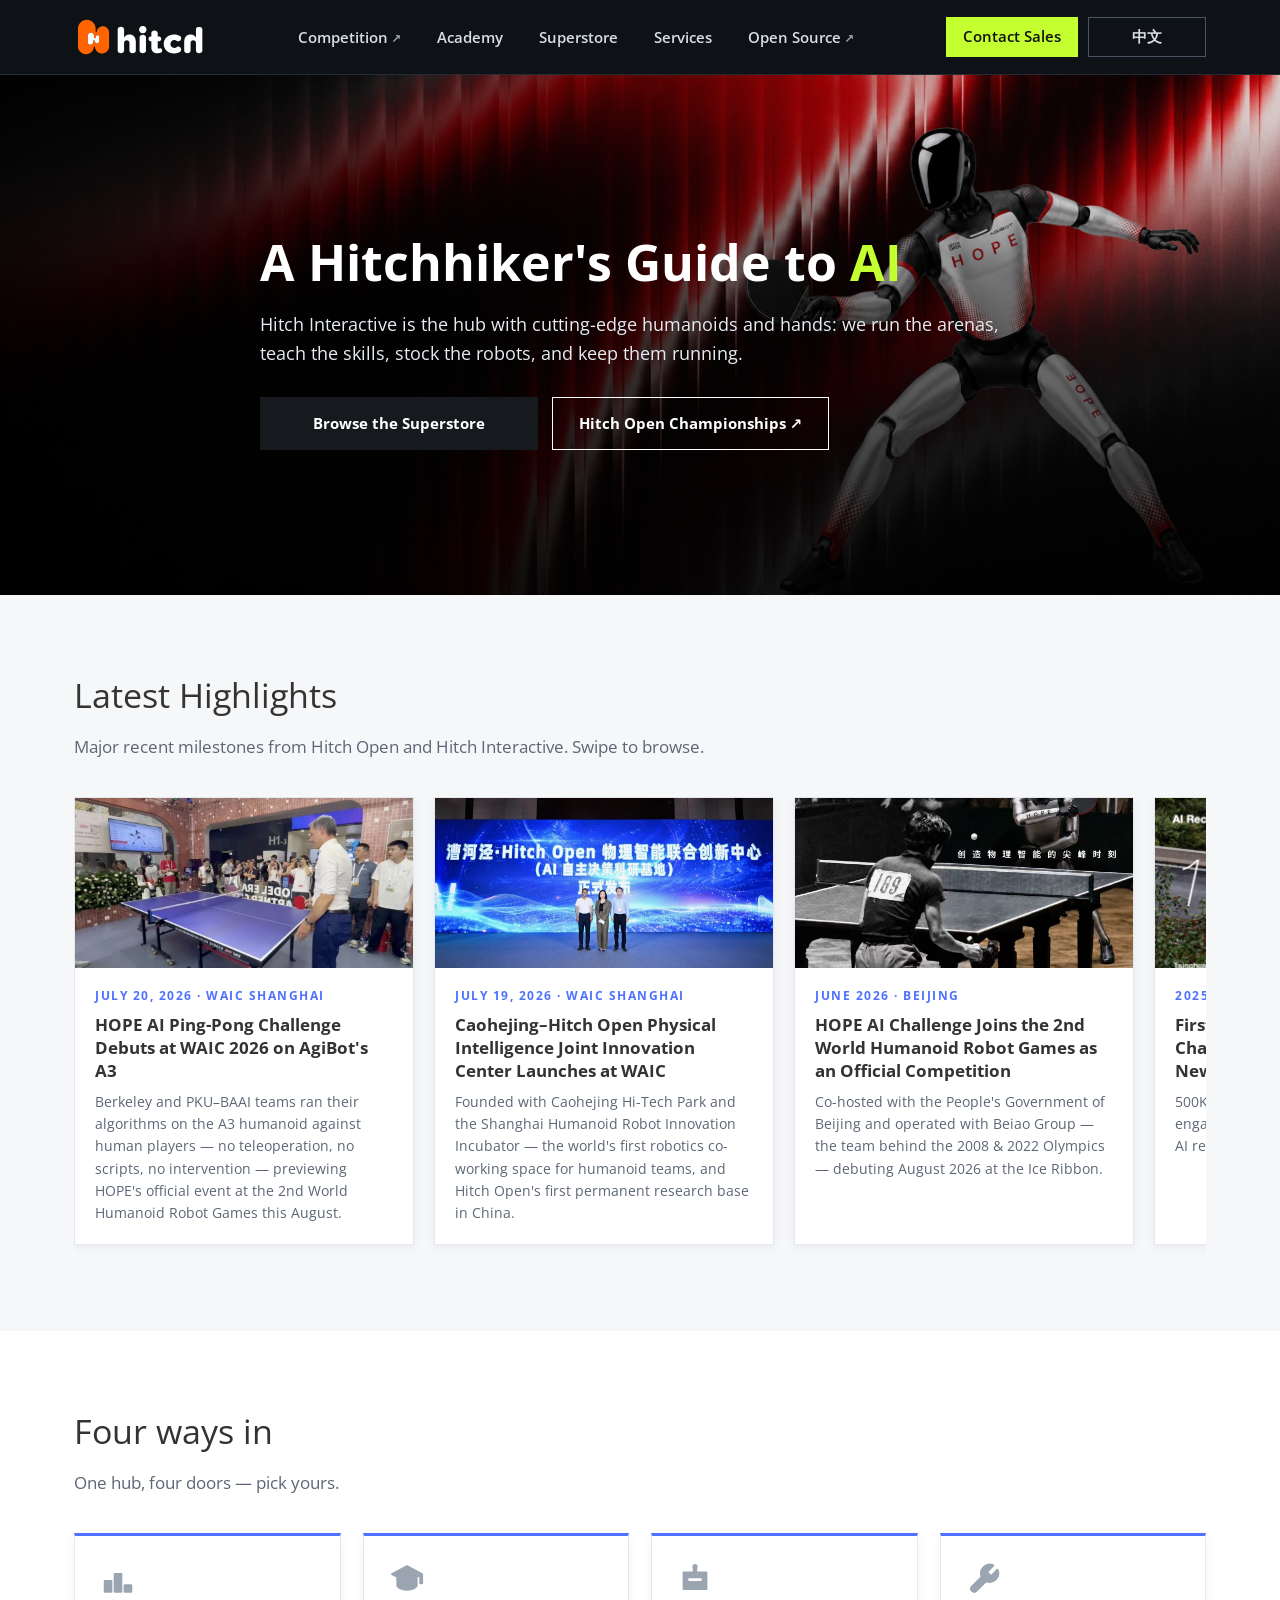
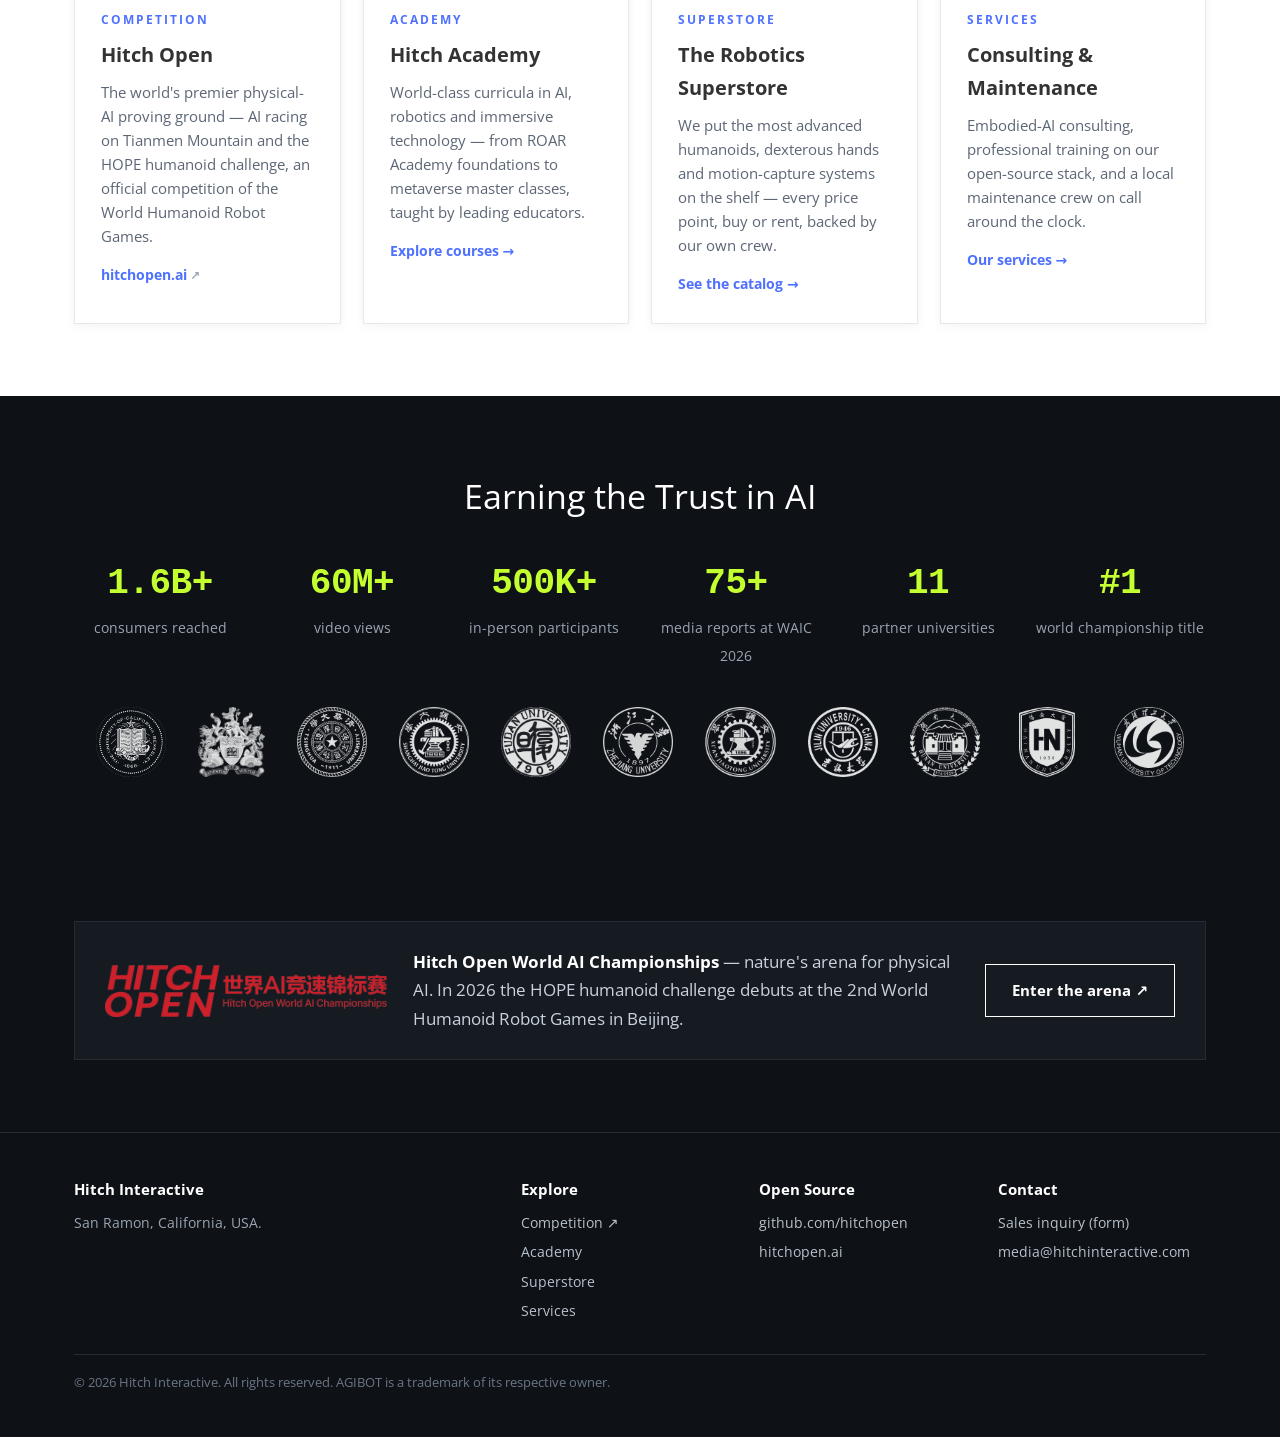
==== commit 76865ccc: "Remove Disney urban-race mention from Hitch Open strip Co-Authored-By: Claude Fable 5 <noreply@anthr" ====
--- a/index.html
+++ b/index.html
@@ -169,9 +169,8 @@
   <div class="wrap">
     <div class="strip">
       <img src="assets/hitchopen.png" alt="Hitch Open World AI Championships">
-      <p data-zh="<b>Hitch Open 世界AI锦标赛</b>——大自然的物理智能竞技场。2026年，HOPE 人形机器人挑战赛将亮相北京第二届世界人形机器人运动会，全球首场城市 AI 竞速赛也将登陆上海迪士尼度假区。"><b>Hitch Open World AI Championships</b> — nature's arena for physical AI.
-      In 2026 the HOPE humanoid challenge debuts at the 2nd World Humanoid Robot Games in Beijing,
-      and our first urban AI race arrives at Shanghai Disney Resort.</p>
+      <p data-zh="<b>Hitch Open 世界AI锦标赛</b>——大自然的物理智能竞技场。2026年，HOPE 人形机器人挑战赛将亮相北京第二届世界人形机器人运动会。"><b>Hitch Open World AI Championships</b> — nature's arena for physical AI.
+      In 2026 the HOPE humanoid challenge debuts at the 2nd World Humanoid Robot Games in Beijing.</p>
       <a class="btn ghost" href="https://hitchopen.ai" target="_blank" rel="noopener" data-zh="进入竞技场 ↗">Enter the arena ↗</a>
     </div>
   </div>
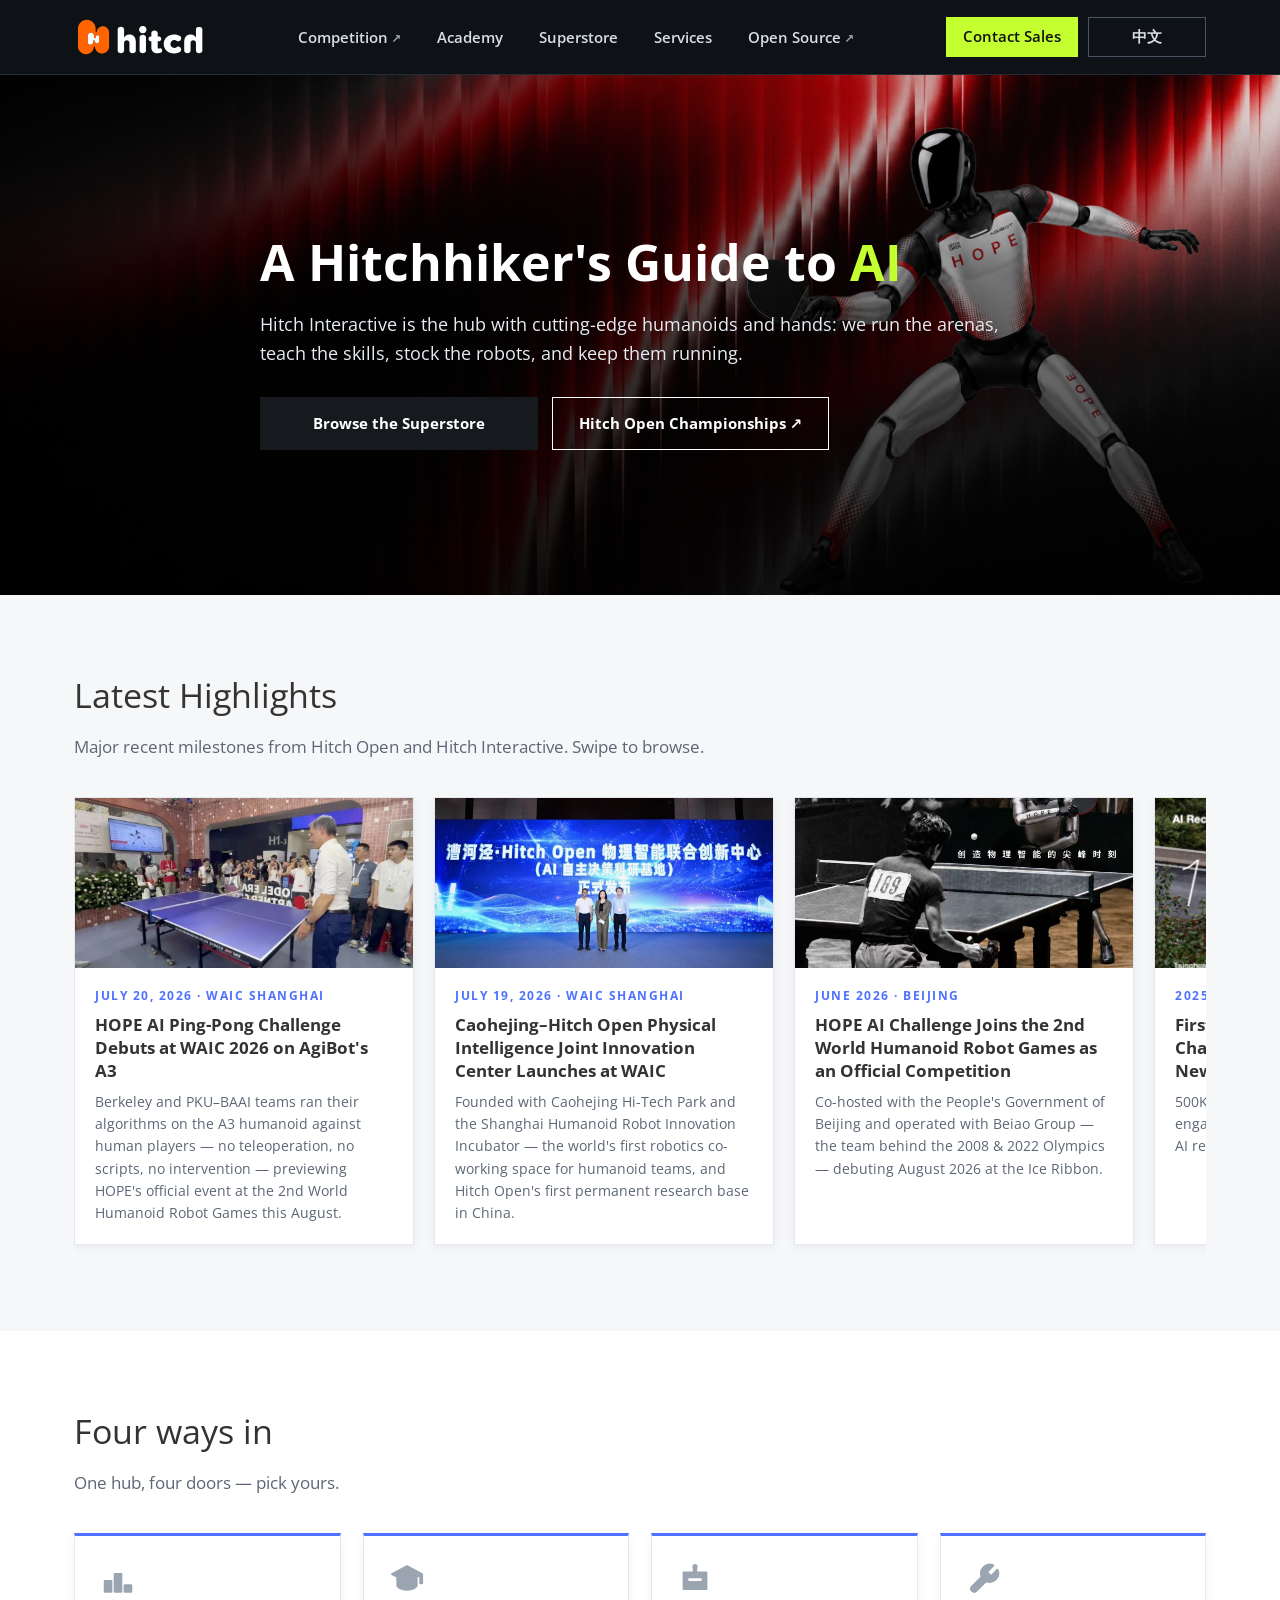
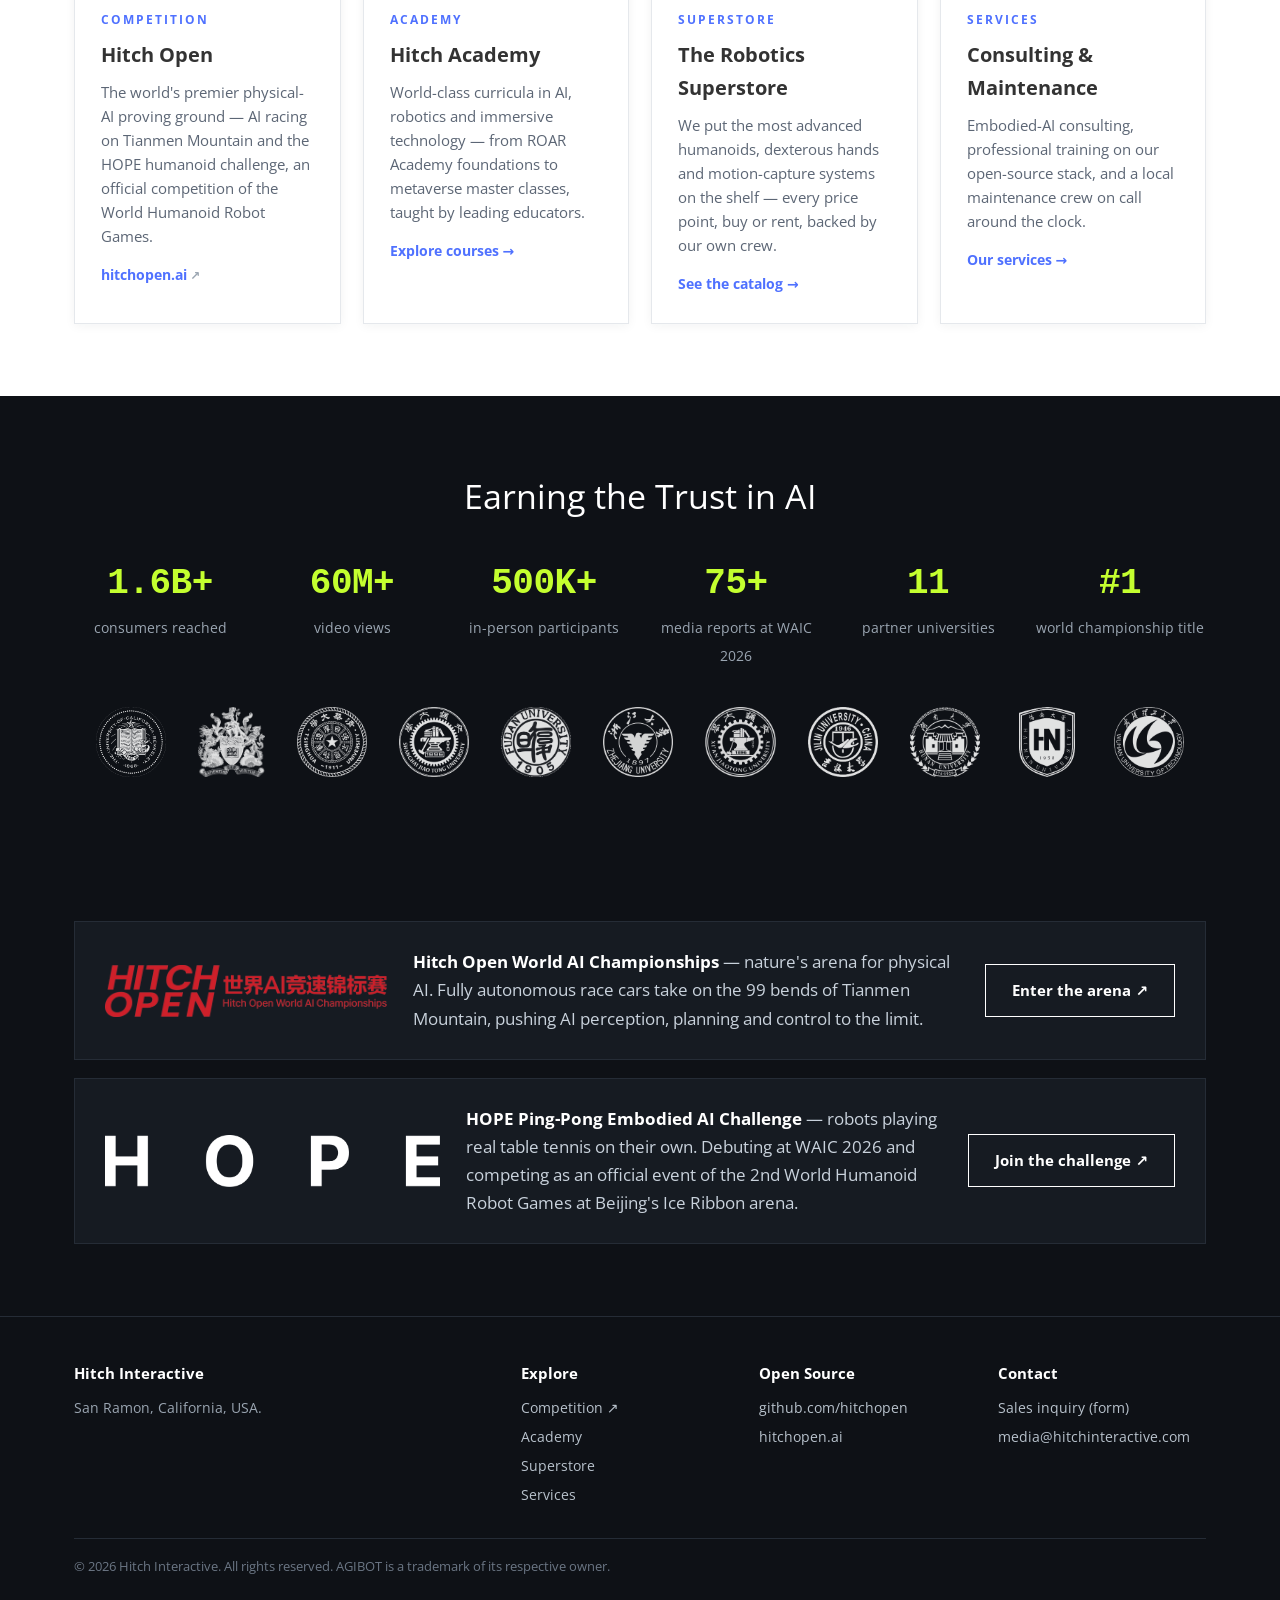
==== commit 8cb22caa: "首页信任区块新增 HOPE 挑战赛条目(与世界AI锦标赛条目同排版) Co-Authored-By: Claude Fable 5 <noreply@anthropic.com> Claude-Ses" ====
--- a/index.html
+++ b/index.html
@@ -169,9 +169,15 @@
   <div class="wrap">
     <div class="strip">
       <img src="assets/hitchopen.png" alt="Hitch Open World AI Championships">
-      <p data-zh="<b>Hitch Open 世界AI锦标赛</b>——大自然的物理智能竞技场。2026年，HOPE 人形机器人挑战赛将亮相北京第二届世界人形机器人运动会。"><b>Hitch Open World AI Championships</b> — nature's arena for physical AI.
-      In 2026 the HOPE humanoid challenge debuts at the 2nd World Humanoid Robot Games in Beijing.</p>
+      <p data-zh="<b>Hitch Open 世界AI锦标赛</b>——大自然的物理智能竞技场。全自动驾驶赛车挑战张家界天门山九十九道弯，把 AI 的感知、规划与控制推向极限。"><b>Hitch Open World AI Championships</b> — nature's arena for physical AI.
+      Fully autonomous race cars take on the 99 bends of Tianmen Mountain, pushing AI perception, planning and control to the limit.</p>
       <a class="btn ghost" href="https://hitchopen.ai" target="_blank" rel="noopener" data-zh="进入竞技场 ↗">Enter the arena ↗</a>
+    </div>
+    <div class="strip" style="margin-top:18px">
+      <img src="assets/hope.png" alt="HOPE Ping-Pong Embodied AI Challenge">
+      <p data-zh="<b>HOPE 乒乓具身智能挑战赛</b>——机器人自主决策打乒乓。2026年亮相 WAIC 表演赛，并作为北京第二届世界人形机器人运动会正式比赛项目登陆国家速滑馆“冰丝带”。"><b>HOPE Ping-Pong Embodied AI Challenge</b> — robots playing real table tennis on their own.
+      Debuting at WAIC 2026 and competing as an official event of the 2nd World Humanoid Robot Games at Beijing's Ice Ribbon arena.</p>
+      <a class="btn ghost" href="https://github.com/hitchopen/HOPE" target="_blank" rel="noopener" data-zh="加入挑战 ↗">Join the challenge ↗</a>
     </div>
   </div>
 </section>
--- a/assets/style.css
+++ b/assets/style.css
@@ -88,7 +88,7 @@
 
 /* catalog */
 .prod{display:flex;flex-direction:column}
-.prod .ph{height:150px;border-radius:0;background:linear-gradient(135deg,#EEF1F5,#E4E9F0);display:flex;align-items:center;justify-content:center;font-size:44px;margin-bottom:16px}
+.prod .ph{aspect-ratio:4/3;height:auto;border-radius:0;background:linear-gradient(135deg,#EEF1F5,#E4E9F0);display:flex;align-items:center;justify-content:center;font-size:44px;margin-bottom:16px}
 .prod .series{color:var(--gold);font-size:12px;font-weight:700;letter-spacing:1.5px}
 .prod ul{list-style:none;margin:10px 0 14px;color:var(--muted);font-size:13.5px}
 .prod ul li:before{content:"— ";color:var(--red)}
@@ -152,7 +152,7 @@
 }
 
 /* product stock images */
-.prod img.shot{height:170px;width:100%;object-fit:cover;object-position:center;border-radius:0;margin-bottom:16px;background:#F1F3F6;border:1px solid var(--line)}
+.prod img.shot{aspect-ratio:4/3;height:auto;width:100%;object-fit:cover;object-position:center;border-radius:0;margin-bottom:16px;background:#F1F3F6;border:1px solid var(--line)}
 
 /* inquiry modal */
 .inq-overlay{display:none;position:fixed;inset:0;background:rgba(20,28,40,.55);z-index:100;align-items:center;justify-content:center;padding:20px}
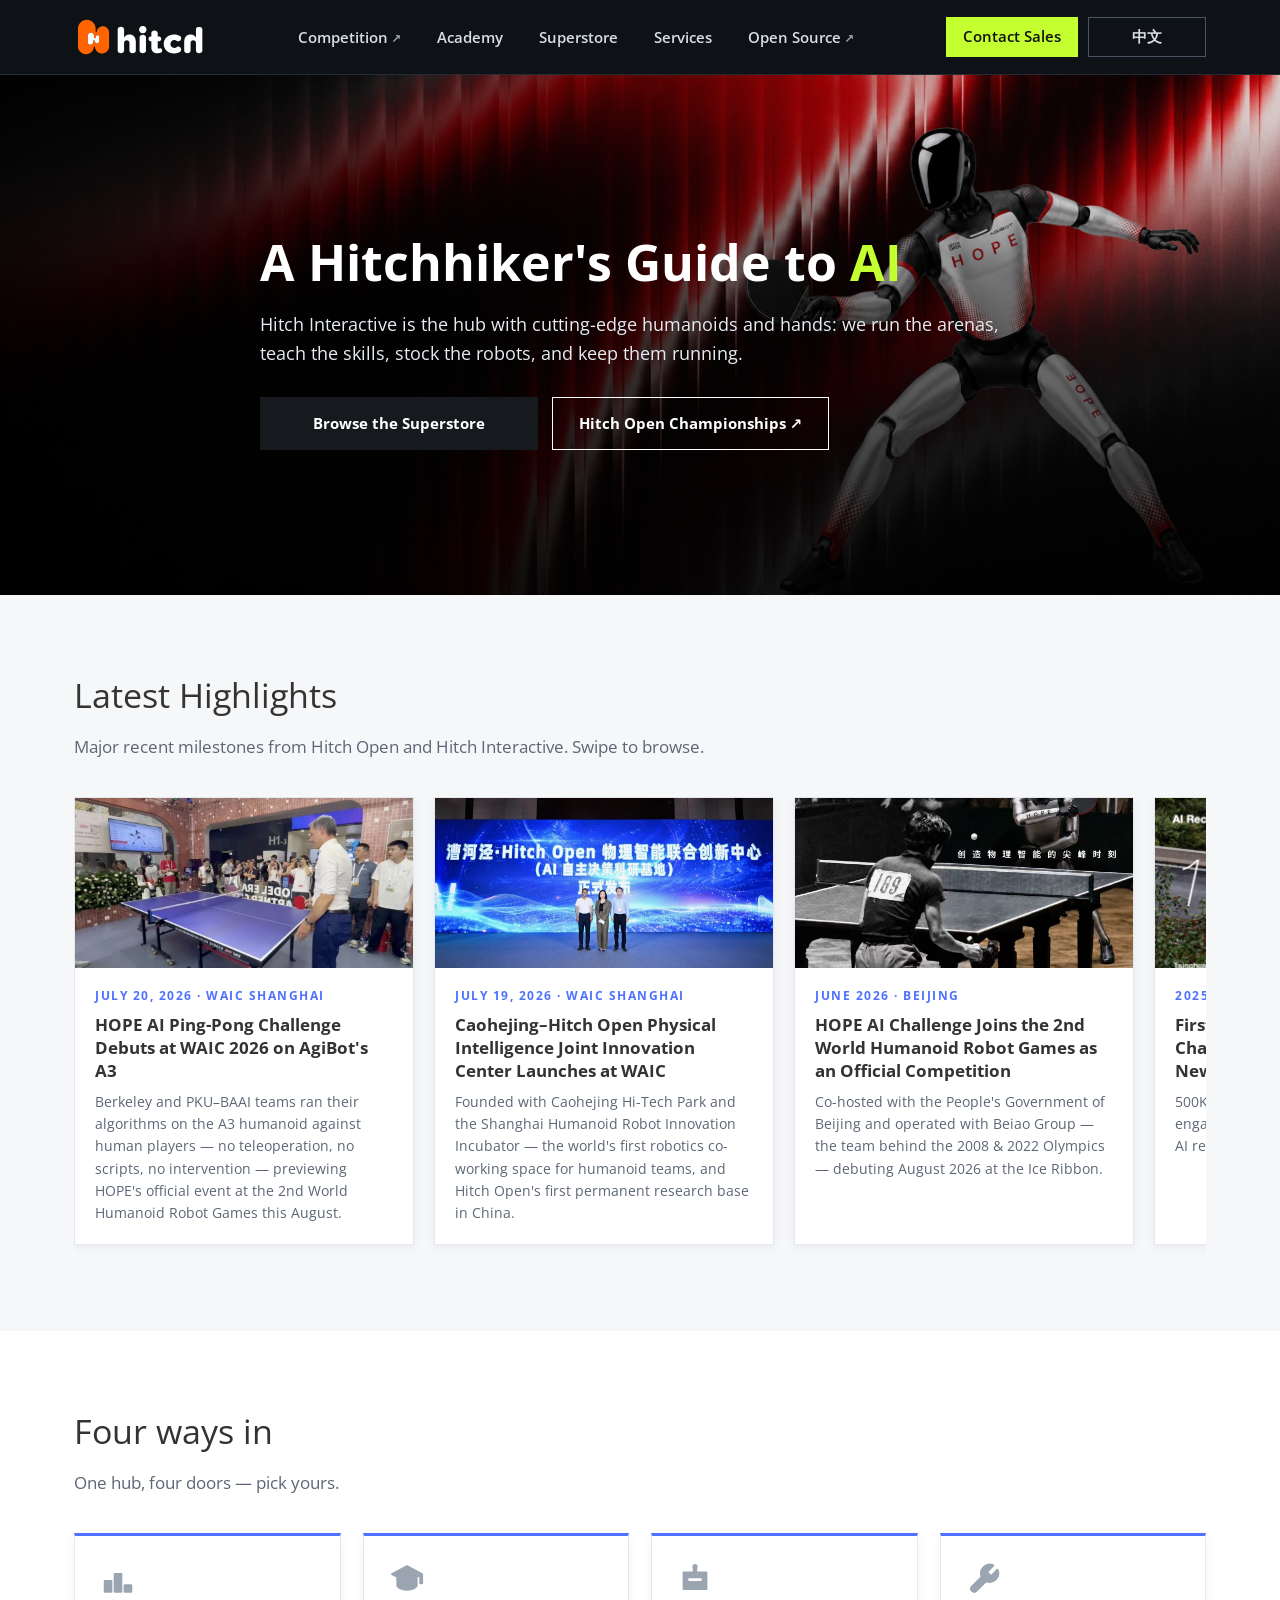
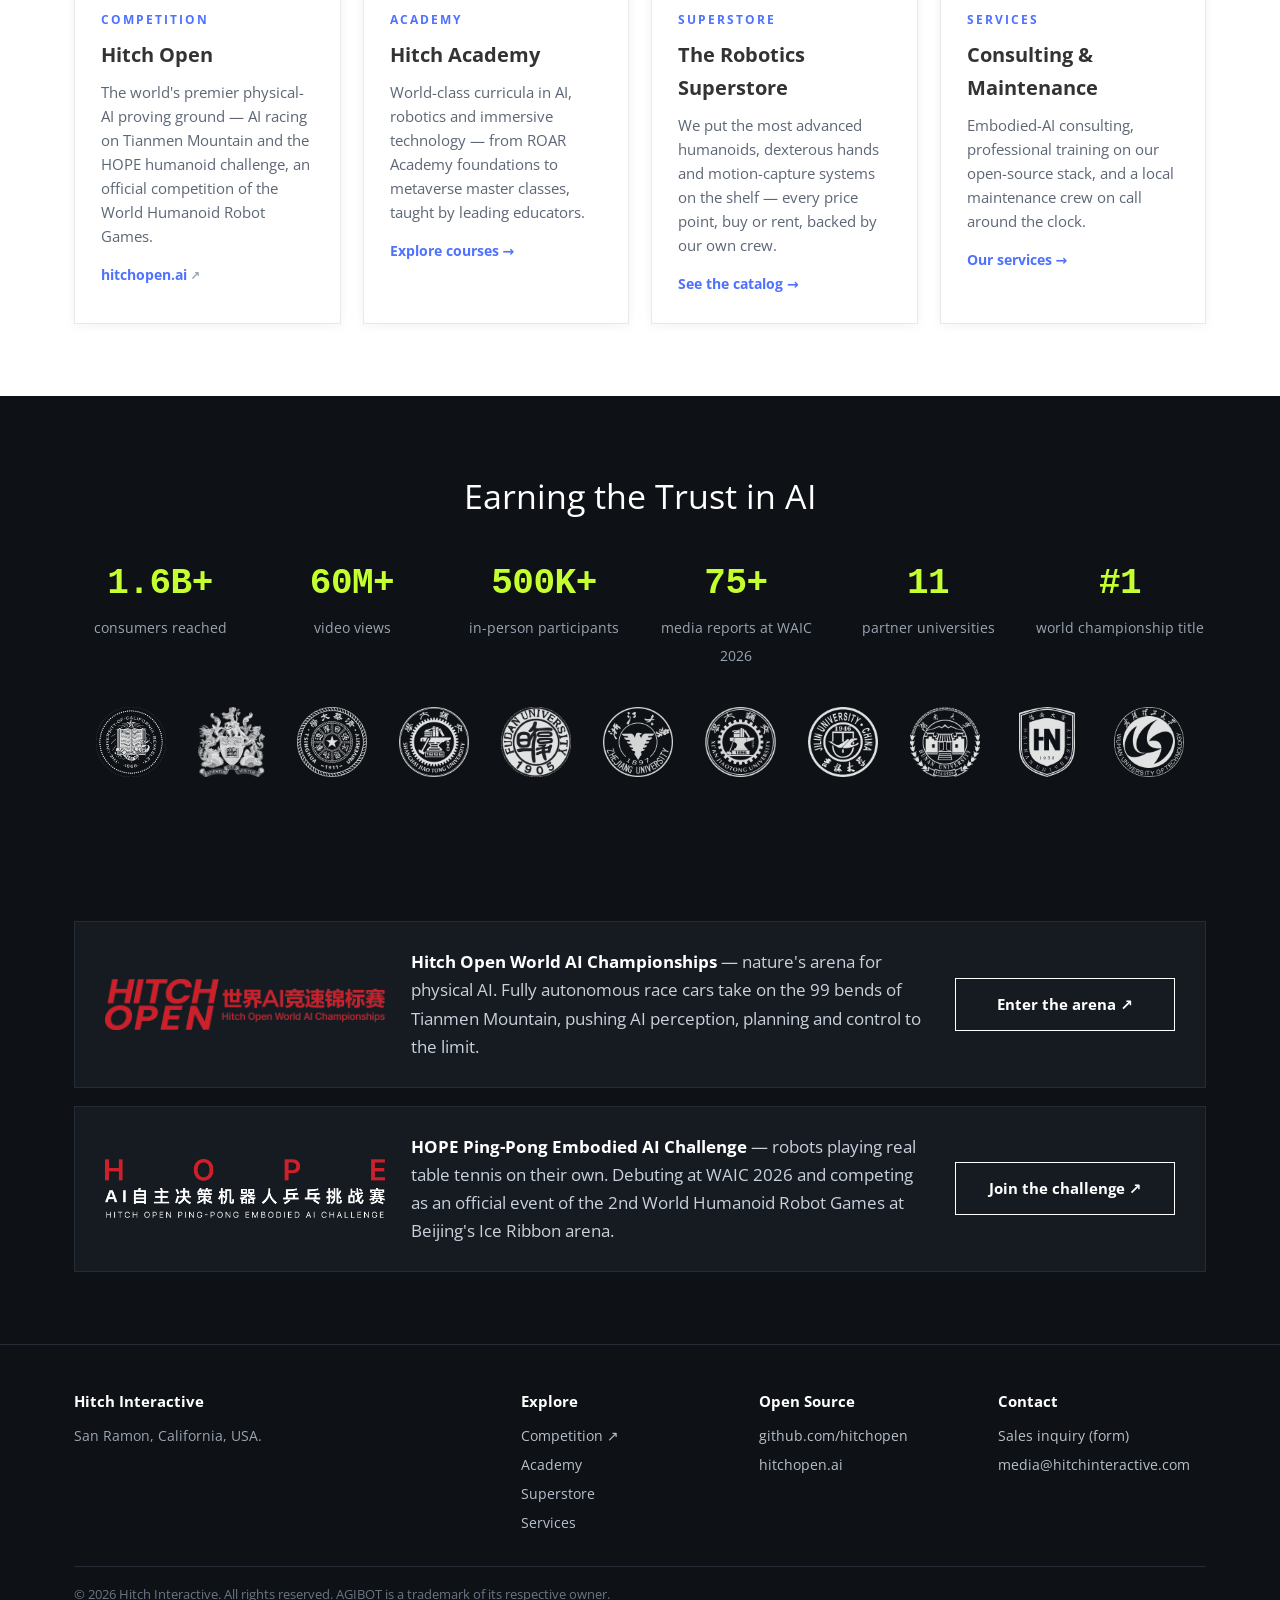
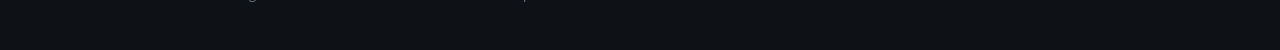
==== commit 67b6d077: "HOPE 条目换中文版 logo; 两个 logo 与按钮宽度对齐 Co-Authored-By: Claude Fable 5 <noreply@anthropic.com> Claude-Sess" ====
--- a/index.html
+++ b/index.html
@@ -168,16 +168,16 @@
 <section class="band-black">
   <div class="wrap">
     <div class="strip">
-      <img src="assets/hitchopen.png" alt="Hitch Open World AI Championships">
+      <img src="assets/hitchopen.png" alt="Hitch Open World AI Championships" style="width:280px;height:auto">
       <p data-zh="<b>Hitch Open 世界AI锦标赛</b>——大自然的物理智能竞技场。全自动驾驶赛车挑战张家界天门山九十九道弯，把 AI 的感知、规划与控制推向极限。"><b>Hitch Open World AI Championships</b> — nature's arena for physical AI.
       Fully autonomous race cars take on the 99 bends of Tianmen Mountain, pushing AI perception, planning and control to the limit.</p>
-      <a class="btn ghost" href="https://hitchopen.ai" target="_blank" rel="noopener" data-zh="进入竞技场 ↗">Enter the arena ↗</a>
+      <a class="btn ghost" style="min-width:220px" href="https://hitchopen.ai" target="_blank" rel="noopener" data-zh="进入竞技场 ↗">Enter the arena ↗</a>
     </div>
     <div class="strip" style="margin-top:18px">
-      <img src="assets/hope.png" alt="HOPE Ping-Pong Embodied AI Challenge">
+      <img src="assets/hope.png" alt="HOPE Ping-Pong Embodied AI Challenge" style="width:280px;height:auto">
       <p data-zh="<b>HOPE 乒乓具身智能挑战赛</b>——机器人自主决策打乒乓。2026年亮相 WAIC 表演赛，并作为北京第二届世界人形机器人运动会正式比赛项目登陆国家速滑馆“冰丝带”。"><b>HOPE Ping-Pong Embodied AI Challenge</b> — robots playing real table tennis on their own.
       Debuting at WAIC 2026 and competing as an official event of the 2nd World Humanoid Robot Games at Beijing's Ice Ribbon arena.</p>
-      <a class="btn ghost" href="https://github.com/hitchopen/HOPE" target="_blank" rel="noopener" data-zh="加入挑战 ↗">Join the challenge ↗</a>
+      <a class="btn ghost" style="min-width:220px" href="https://github.com/hitchopen/HOPE" target="_blank" rel="noopener" data-zh="加入挑战 ↗">Join the challenge ↗</a>
     </div>
   </div>
 </section>
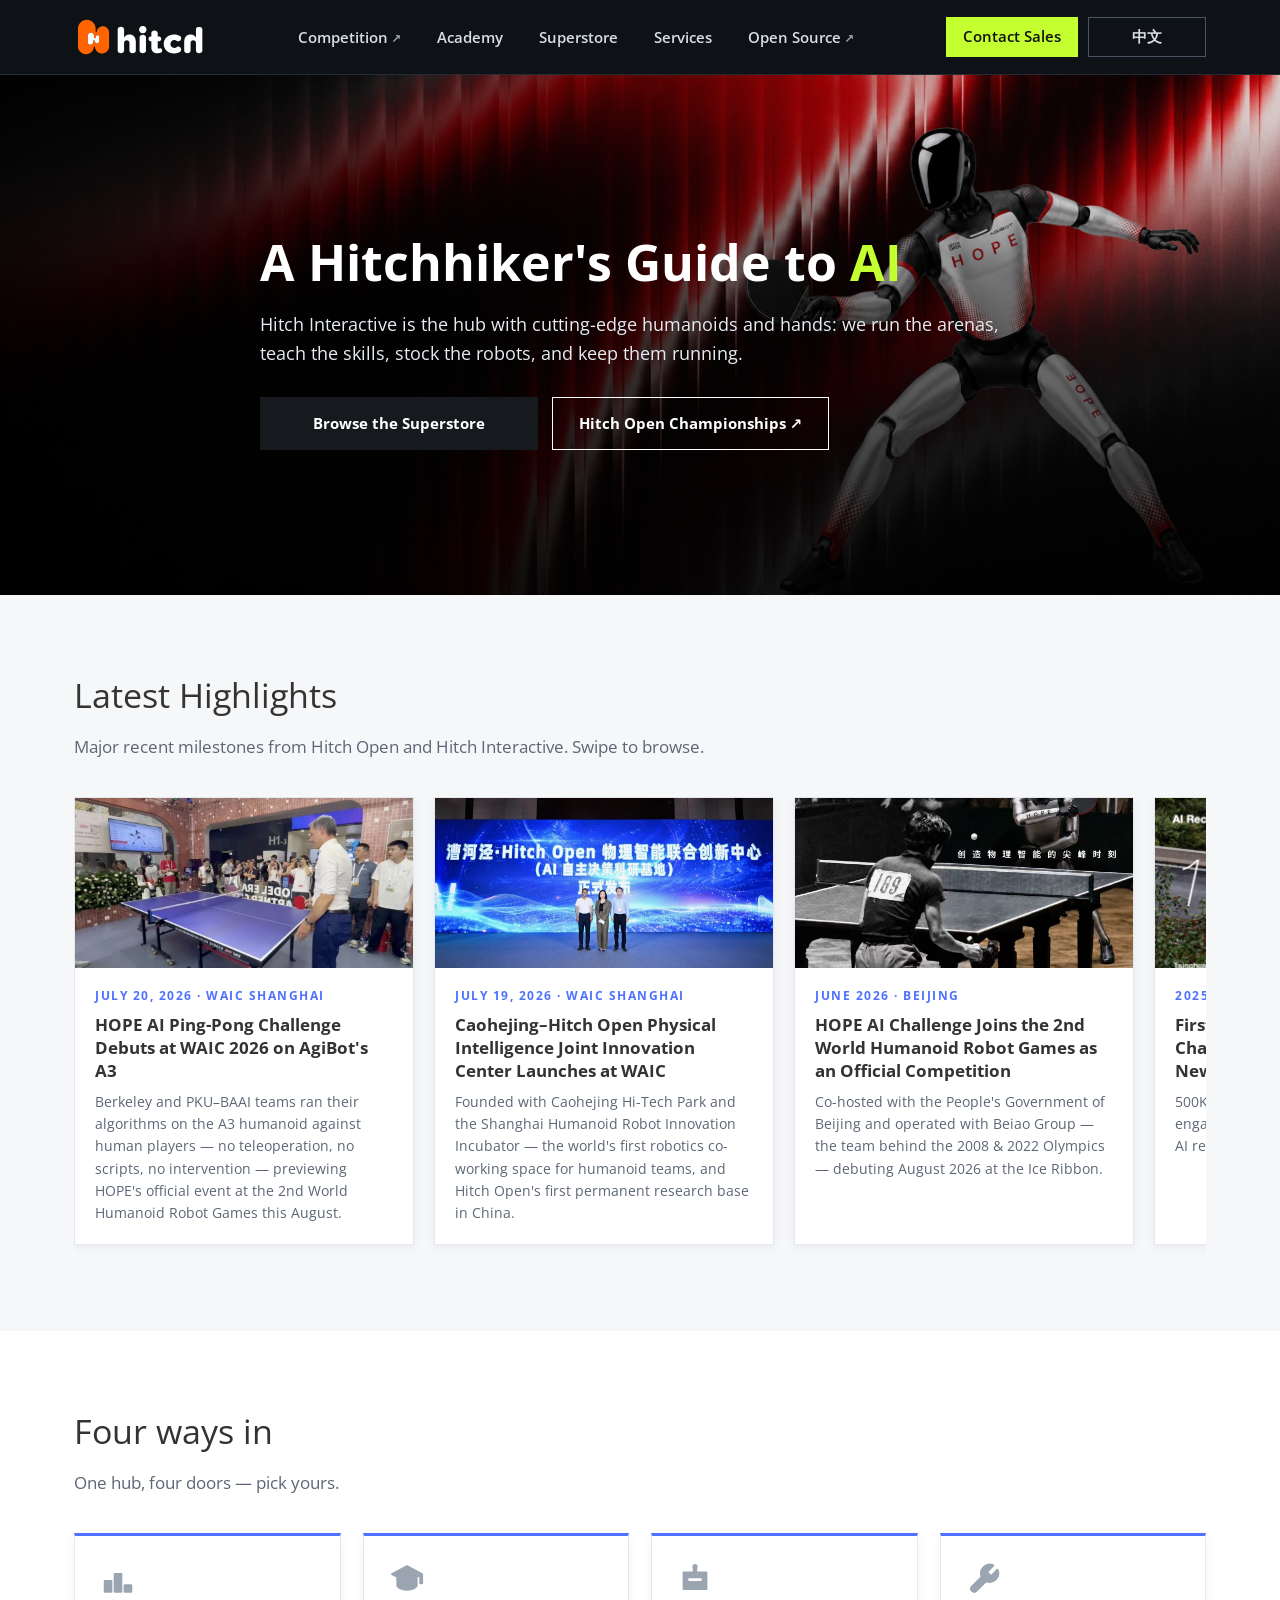
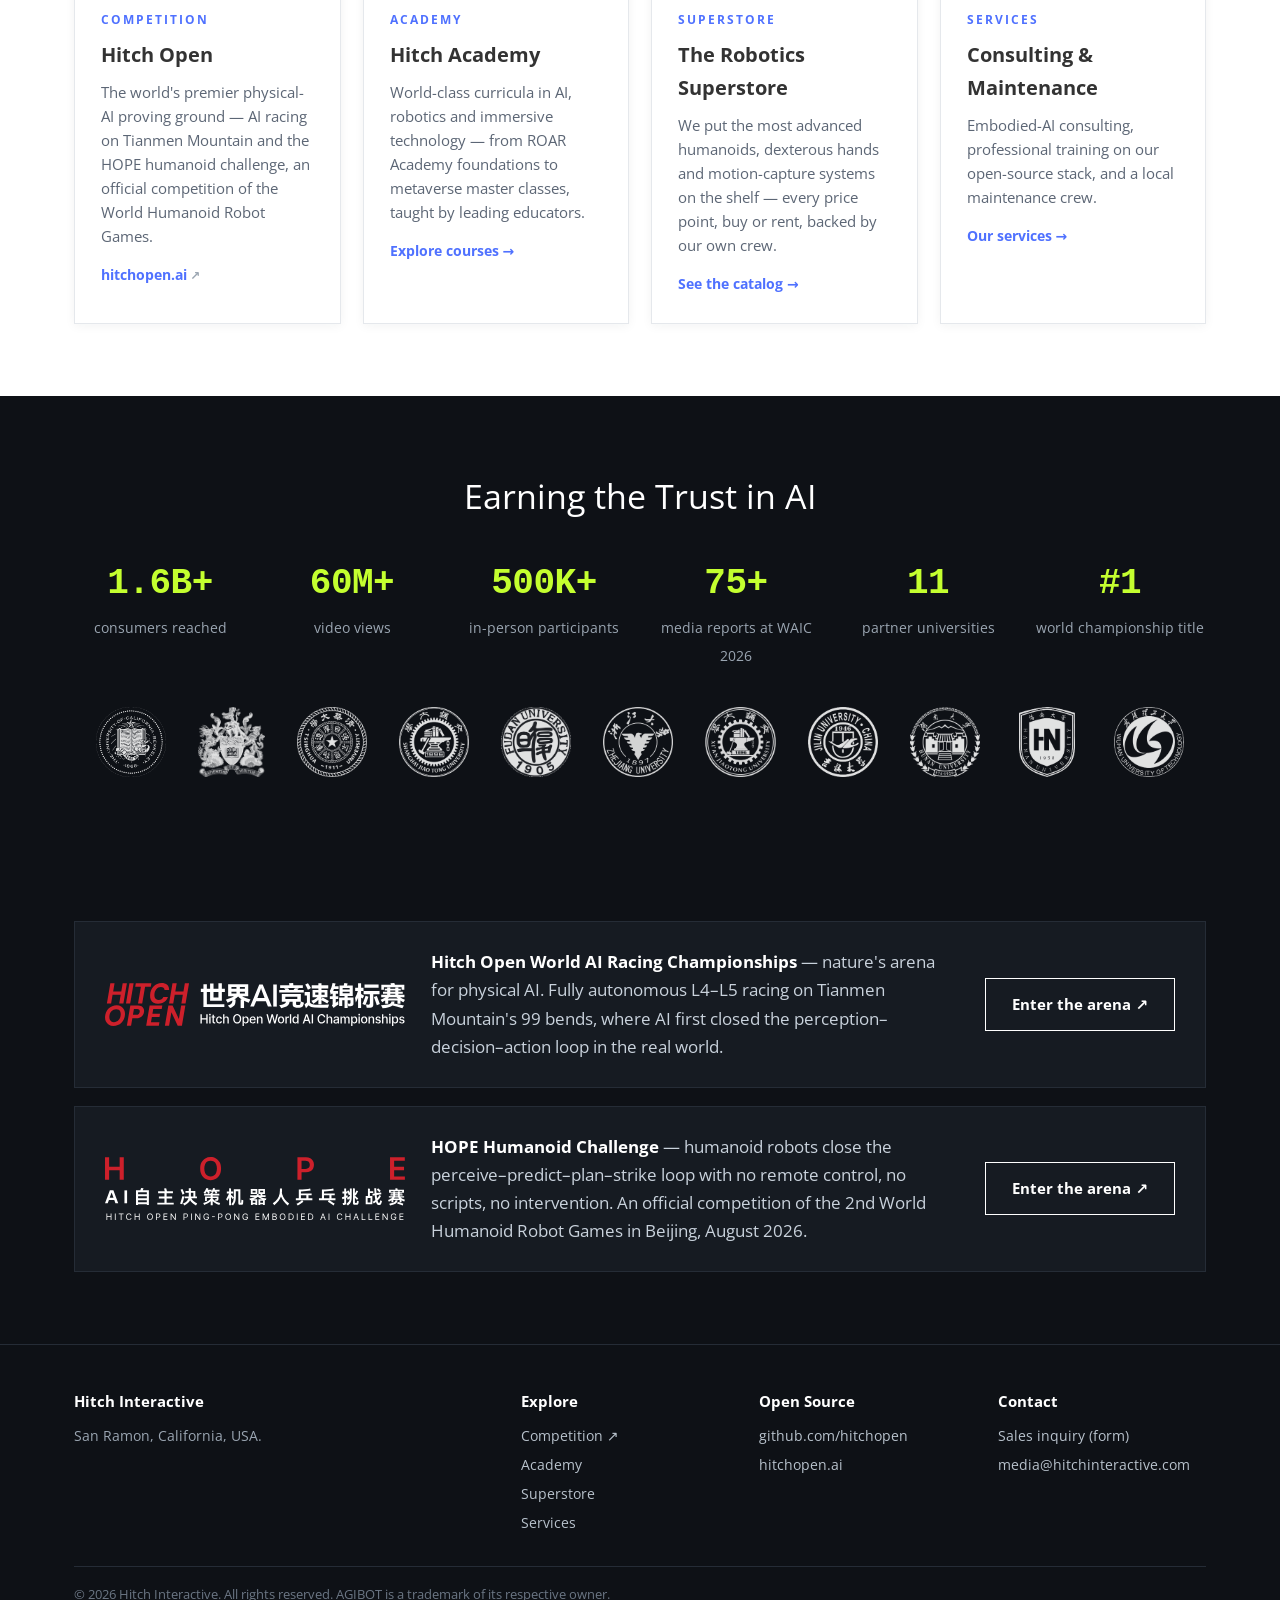
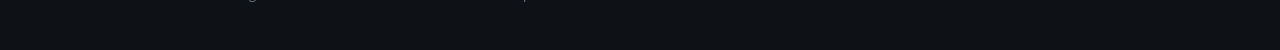
==== commit 25f2d9ae: "首页赛事条拆成两个赛项 + 服务页去掉 24/7 与 7 年备件承诺 首页 · 赛事条 - 原先一条 strip 混着两个赛项, 改为竞速锦标赛 / HOPE 各自成条,   logo、文案、「进入竞" ====
--- a/index.html
+++ b/index.html
@@ -130,8 +130,8 @@
         <div class="icon"><svg viewBox="0 0 24 24" fill="currentColor" stroke="currentColor" stroke-width="1.5" stroke-linejoin="round" stroke-linecap="round" aria-hidden="true"><path d="M14.7 6.3a1 1 0 0 0 0 1.4l1.6 1.6a1 1 0 0 0 1.4 0l3.77-3.77a6 6 0 0 1-7.94 7.94l-6.91 6.91a2.12 2.12 0 0 1-3-3l6.91-6.91a6 6 0 0 1 7.94-7.94l-3.76 3.76z"/></svg></div>
         <div class="tag" data-zh="服务">Services</div>
         <h3 data-zh="咨询与维保">Consulting &amp; Maintenance</h3>
-        <p data-zh="具身智能咨询、基于我们开源技术栈的专业培训，以及全天候待命的本地维保团队。">Embodied-AI consulting, professional training on our open-source stack, and a local
-        maintenance crew on call around the clock.</p>
+        <p data-zh="具身智能咨询、基于我们开源技术栈的专业培训，以及本地维保团队。">Embodied-AI consulting, professional training on our open-source stack, and a local
+        maintenance crew.</p>
         <a class="go" href="services.html" data-zh="了解服务 →">Our services →</a>
       </div>
     </div>
@@ -167,17 +167,27 @@
 
 <section class="band-black">
   <div class="wrap">
+    <!-- 两个赛项各自成条，各自的按钮进各自的页面。
+         logo 用深色底专用版(品牌红 + 白字)：原 hitchopen.png 是浅底版、通体品牌红，
+         在 .strip 的 #161B22 上对比度仅 3.6:1，几乎看不见 -->
+    <div class="strips">
     <div class="strip">
-      <img src="assets/hitchopen.png" alt="Hitch Open World AI Championships" style="width:280px;height:auto">
-      <p data-zh="<b>Hitch Open 世界AI锦标赛</b>——大自然的物理智能竞技场。全自动驾驶赛车挑战张家界天门山九十九道弯，把 AI 的感知、规划与控制推向极限。"><b>Hitch Open World AI Championships</b> — nature's arena for physical AI.
-      Fully autonomous race cars take on the 99 bends of Tianmen Mountain, pushing AI perception, planning and control to the limit.</p>
-      <a class="btn ghost" style="min-width:220px" href="https://hitchopen.ai" target="_blank" rel="noopener" data-zh="进入竞技场 ↗">Enter the arena ↗</a>
-    </div>
-    <div class="strip" style="margin-top:18px">
-      <img src="assets/hope.png" alt="HOPE Ping-Pong Embodied AI Challenge" style="width:280px;height:auto">
-      <p data-zh="<b>HOPE 乒乓具身智能挑战赛</b>——机器人自主决策打乒乓。2026年亮相 WAIC 表演赛，并作为北京第二届世界人形机器人运动会正式比赛项目登陆国家速滑馆“冰丝带”。"><b>HOPE Ping-Pong Embodied AI Challenge</b> — robots playing real table tennis on their own.
-      Debuting at WAIC 2026 and competing as an official event of the 2nd World Humanoid Robot Games at Beijing's Ice Ribbon arena.</p>
-      <a class="btn ghost" style="min-width:220px" href="https://github.com/hitchopen/HOPE" target="_blank" rel="noopener" data-zh="加入挑战 ↗">Join the challenge ↗</a>
+      <a class="strip-logo" href="https://hitchopen.ai/racing.html" target="_blank" rel="noopener">
+        <img src="assets/hitchopen-racing-white.svg" alt="Hitch Open 世界 AI 竞速锦标赛">
+      </a>
+      <p data-zh="<b>Hitch Open 世界AI竞速锦标赛</b>——大自然的物理智能竞技场。L4–L5 全自动驾驶挑战天门山九十九道弯，AI 首次在真实世界完成“感知—决策—执行”完整闭环。"><b>Hitch Open World AI Racing Championships</b> — nature's arena for physical AI.
+      Fully autonomous L4–L5 racing on Tianmen Mountain's 99 bends, where AI first closed the perception–decision–action loop in the real world.</p>
+      <a class="btn ghost" href="https://hitchopen.ai/racing.html" target="_blank" rel="noopener" data-zh="进入竞技场 ↗">Enter the arena ↗</a>
+    </div>
+
+    <div class="strip">
+      <a class="strip-logo" href="https://hitchopen.ai/hope.html" target="_blank" rel="noopener">
+        <img src="assets/hope-white.svg" alt="HOPE — Hitch Open AI 自主决策乒乓挑战赛">
+      </a>
+      <p data-zh="<b>HOPE 人形机器人挑战赛</b>——人形机器人无遥控、无脚本、无干预，自主完成“感知—预测—规划—击球”闭环。2026 年 8 月作为正式比赛项目登陆北京第二届世界人形机器人运动会。"><b>HOPE Humanoid Challenge</b> — humanoid robots close the perceive–predict–plan–strike loop with no remote control, no scripts, no intervention.
+      An official competition of the 2nd World Humanoid Robot Games in Beijing, August 2026.</p>
+      <a class="btn ghost" href="https://hitchopen.ai/hope.html" target="_blank" rel="noopener" data-zh="进入竞技场 ↗">Enter the arena ↗</a>
+    </div>
     </div>
   </div>
 </section>
--- a/assets/style.css
+++ b/assets/style.css
@@ -194,6 +194,14 @@
 section.band-black .strip{background:var(--carbon-2);border-color:var(--carbon-line)}
 section.band-black .strip p{color:#C9D2DC}
 section.band-black .strip b{color:#fff}
+/* 两条赛事 strip：grid-auto-rows:1fr 让两张卡等高(内容长度不同也不会一高一矮) */
+.strips{display:grid;gap:18px;grid-auto-rows:1fr}
+/* logo 列专用 class —— 不能用 .strip>a，那会连同「进入竞技场」按钮一起命中并撑成 300px。
+   两个 lockup 比例不同(竞速 7.1:1 / HOPE 4.7:1)，按统一宽度对齐，并给列一个固定高度让 logo 垂直居中 */
+.strip .strip-logo{display:flex;align-items:center;justify-content:center;flex:0 0 300px;height:64px}
+.strip .strip-logo img{display:block;width:100%;height:auto}
+@media(max-width:900px){.strip .strip-logo{flex:0 0 auto;max-width:100%;height:auto}
+  .strip .strip-logo img{width:auto;max-width:100%;max-height:56px}}
 section.band-sky .btn.ghost,section.band-lime .btn.ghost,section.band-green .btn.ghost,section.band-orange .btn.ghost,section.band-black .btn.ghost{border-color:#fff;color:#fff}
 section.band-sky .btn.ghost:hover,section.band-lime .btn.ghost:hover,section.band-green .btn.ghost:hover,section.band-orange .btn.ghost:hover,section.band-black .btn.ghost:hover{background:var(--lime);border-color:var(--lime);color:#111}
 /* brand-coded cards (Four ways in): white card + brand hue as a thin top rule */
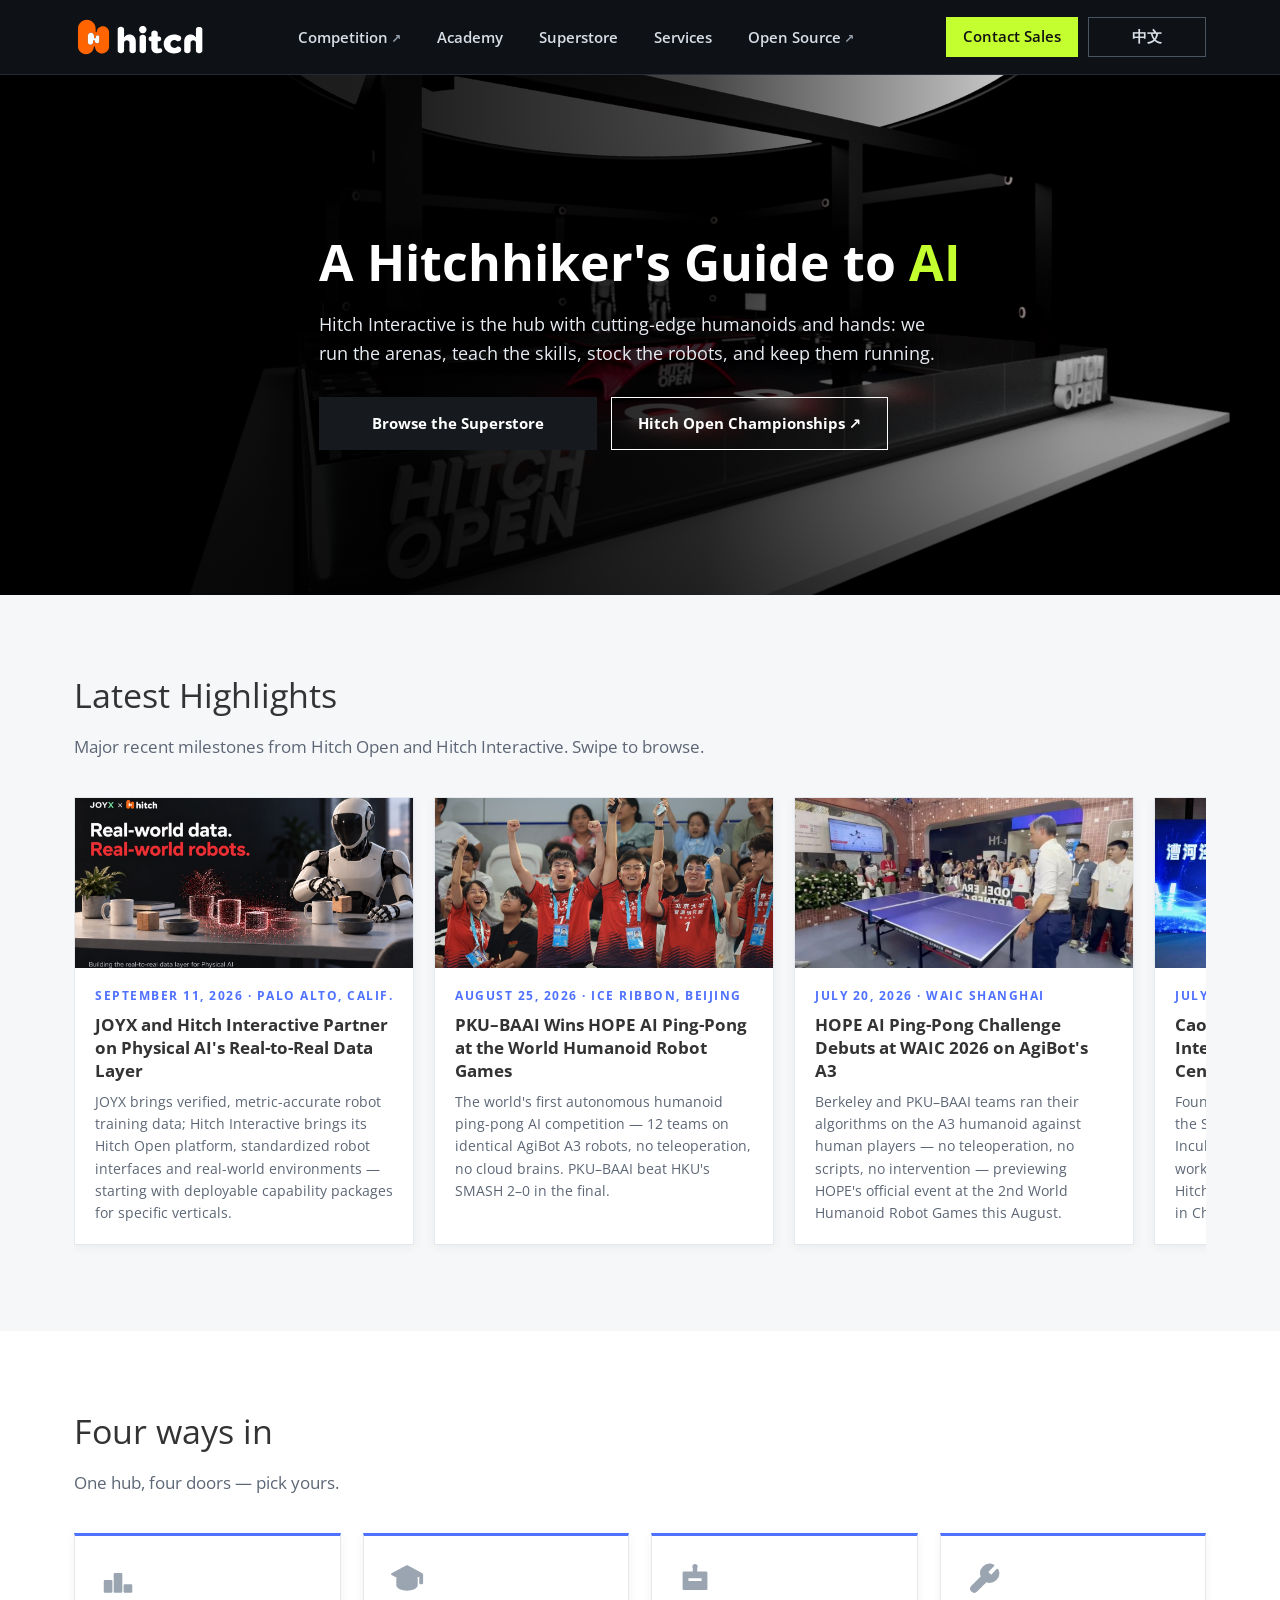
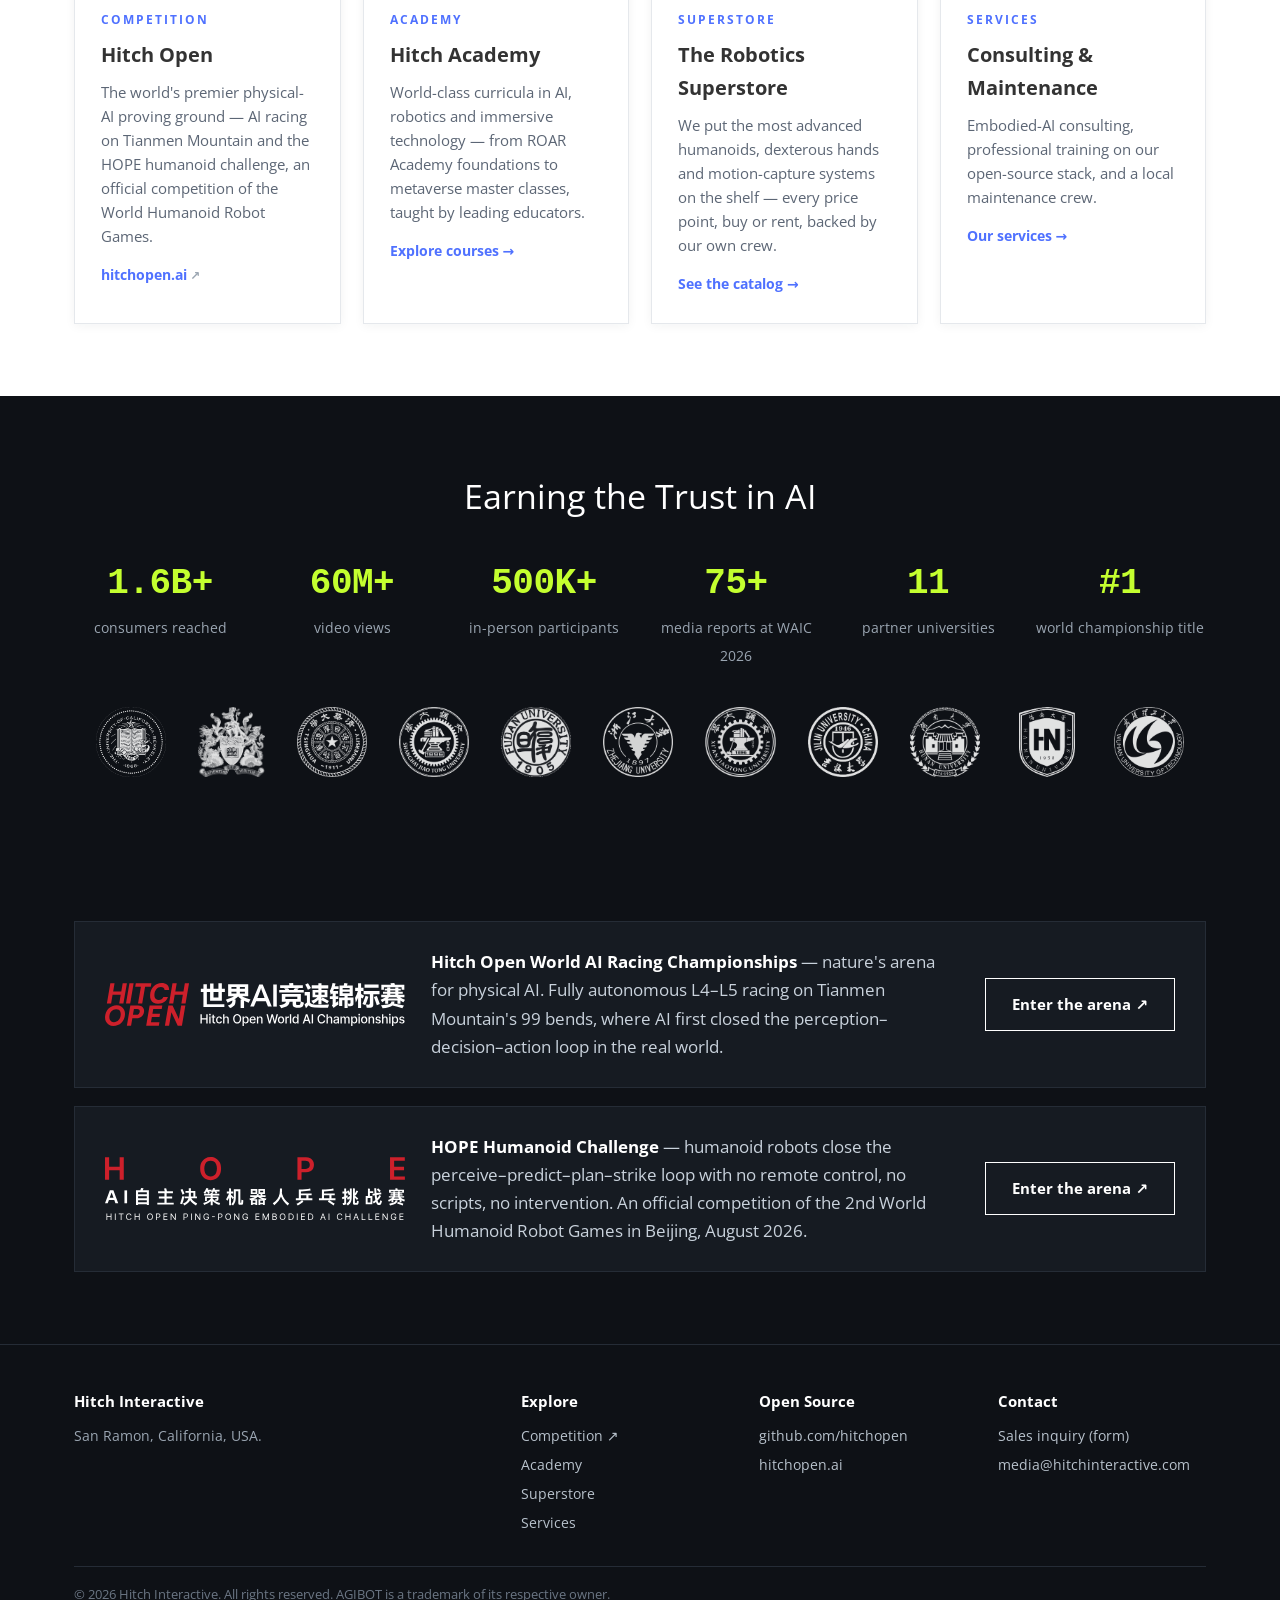
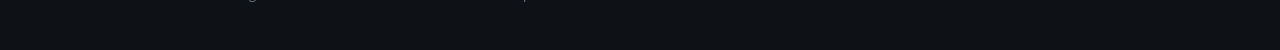
==== commit 4d8d67c7: "首页: 新增 JOYX 战略合作与 HOPE 决赛两条要闻, hero 换进博会舞台渲染图 新闻区: - JOYX × Hitch Interactive 战略合作 (2026-09-11, 链 Ya" ====
--- a/index.html
+++ b/index.html
@@ -30,8 +30,7 @@
 </header>
 
 <div class="hero">
-  <img class="bg" src="assets/hero-speed.jpg" alt="">
-  <img class="fg" src="assets/hero-hopebot.png" alt="HOPE humanoid robot playing table tennis">
+  <img class="bg" src="assets/hero-expo-stage.jpg" alt="">
   <div class="wrap">
     <h1 data-zh="<span class='r'>AI</span> 的银河系漫游指南">A Hitchhiker's Guide to <span class="r">AI</span></h1>
     <p class="sub" data-zh="Hitch Interactive 是汇聚尖端人形机器人与灵巧手的枢纽：我们举办竞技场、传授技能、供应机器人，并让它们持续可靠地运行。">Hitch Interactive is the hub with cutting-edge humanoids and hands: we run the arenas,
@@ -48,6 +47,24 @@
     <h2 data-zh="公司要闻">Latest Highlights</h2>
     <p class="lead" data-zh="来自 Hitch Open 世界AI锦标赛与 Hitch Interactive 的重大动态。左右滑动查看。">Major recent milestones from Hitch Open and Hitch Interactive. Swipe to browse.</p>
     <div class="news-track" id="newsTrack">
+      <article class="news-card">
+        <img src="assets/photo-joyx.jpg" alt="JOYX and Hitch Interactive strategic partnership — real-world data, real-world robots">
+        <div class="body">
+          <div class="date" data-zh="2026年9月11日 · 加州帕洛阿托">September 11, 2026 · Palo Alto, Calif.</div>
+          <h3 data-zh="JOYX 与 Hitch Interactive 战略合作，共建「真实到真实」数据层">JOYX and Hitch Interactive Partner on Physical AI's Real-to-Real Data Layer</h3>
+          <p data-zh="JOYX 出数据——可直接用于具身训练的度量级真实数据；Hitch Interactive 出机器人——Hitch Open 平台、标准化接口与真实作业场景。初期聚焦垂直场景的可落地能力包。">JOYX brings verified, metric-accurate robot training data; Hitch Interactive brings its Hitch Open platform, standardized robot interfaces and real-world environments — starting with deployable capability packages for specific verticals.</p>
+          <a href="https://finance.yahoo.com/technology/ai/articles/joyx-hitch-interactive-form-strategic-000900581.html" target="_blank" rel="noopener" data-zh="阅读全文 ↗">Read more ↗</a>
+        </div>
+      </article>
+      <article class="news-card">
+        <img src="assets/photo-hope-whrg-final.jpg" alt="PKU–BAAI joint team celebrating the HOPE AI ping-pong title at the 2nd World Humanoid Robot Games">
+        <div class="body">
+          <div class="date" data-zh="2026年8月25日 · 北京「冰丝带」">August 25, 2026 · Ice Ribbon, Beijing</div>
+          <h3 data-zh="北大—智源联合战队夺得 HOPE AI 自主决策乒乓赛冠军">PKU–BAAI Wins HOPE AI Ping-Pong at the World Humanoid Robot Games</h3>
+          <p data-zh="全球首个人形机器人自主决策乒乓 AI 比赛：12 支战队同台，统一使用智元远征 A3，禁遥操作与云端大脑。决赛 2:0 胜香港大学 SMASH 战队。">The world's first autonomous humanoid ping-pong AI competition — 12 teams on identical AgiBot A3 robots, no teleoperation, no cloud brains. PKU–BAAI beat HKU's SMASH 2–0 in the final.</p>
+          <a href="https://www.news.cn/digital/20260827/b5a408695d6140f7b2829d1de3455600/c.html" target="_blank" rel="noopener" data-zh="阅读全文 ↗">Read more ↗</a>
+        </div>
+      </article>
       <article class="news-card">
         <img src="assets/photo-hope-waic.jpg" alt="HOPE AI ping-pong human vs robot demo at WAIC 2026">
         <div class="body">
--- a/assets/style.css
+++ b/assets/style.css
@@ -40,14 +40,17 @@
 
 /* hero (photo with dark overlay, white text — like the site's video hero) */
 .hero{position:relative;min-height:520px;display:flex;align-items:center;overflow:hidden;background:var(--carbon)}
-.hero img.bg{position:absolute;inset:0;width:100%;height:100%;object-fit:cover;opacity:.85}
-.hero:before{content:"";position:absolute;inset:0;z-index:2;background:linear-gradient(90deg,rgba(0,0,0,.88) 0%,rgba(0,0,0,.5) 42%,rgba(0,0,0,0) 78%),linear-gradient(0deg,rgba(0,0,0,.85) 0%,rgba(0,0,0,.55) 50%,rgba(0,0,0,0) 92%)}
+.hero img.bg{position:absolute;inset:0;width:100%;height:100%;object-fit:cover;object-position:center 78%;opacity:1;filter:brightness(1.18) contrast(1.04)}
+.hero:before{content:"";position:absolute;inset:0;z-index:2;background:linear-gradient(90deg,rgba(0,0,0,.92) 0%,rgba(0,0,0,.88) 32%,rgba(0,0,0,.72) 55%,rgba(0,0,0,.4) 70%,rgba(0,0,0,.1) 84%,rgba(0,0,0,0) 94%),linear-gradient(0deg,rgba(0,0,0,.55) 0%,rgba(0,0,0,.22) 45%,rgba(0,0,0,0) 90%)}
 .hero img.fg{position:absolute;right:6%;bottom:0;height:90%;width:auto;z-index:1}
 .hero .wrap{position:relative;z-index:3;padding-top:70px;padding-bottom:70px}
-@media(max-width:900px){.hero img.fg{right:-6%;height:62%;opacity:.5}}
+@media(max-width:900px){.hero img.fg{right:-6%;height:62%;opacity:.5}
+.hero:before{background:linear-gradient(0deg,rgba(0,0,0,.82) 0%,rgba(0,0,0,.6) 55%,rgba(0,0,0,.5) 100%)}
+.hero .sub{max-width:none}}
 .hero .kicker{color:var(--lime)}
-.hero h1{color:#fff}
-.hero .sub{color:#E7ECF2}
+.hero h1{color:#fff;text-shadow:0 2px 24px rgba(0,0,0,.85)}
+.hero .sub{color:#E7ECF2;text-shadow:0 1px 14px rgba(0,0,0,.8);max-width:620px}
+.hero h1{max-width:820px}
 .kicker{color:var(--red);font-weight:700;letter-spacing:3px;font-size:13px;text-transform:uppercase}
 h1{font-size:50px;font-weight:700;line-height:1.15;color:var(--ink);margin:14px 0 18px;max-width:850px}
 h1 .r{color:var(--lime)}
